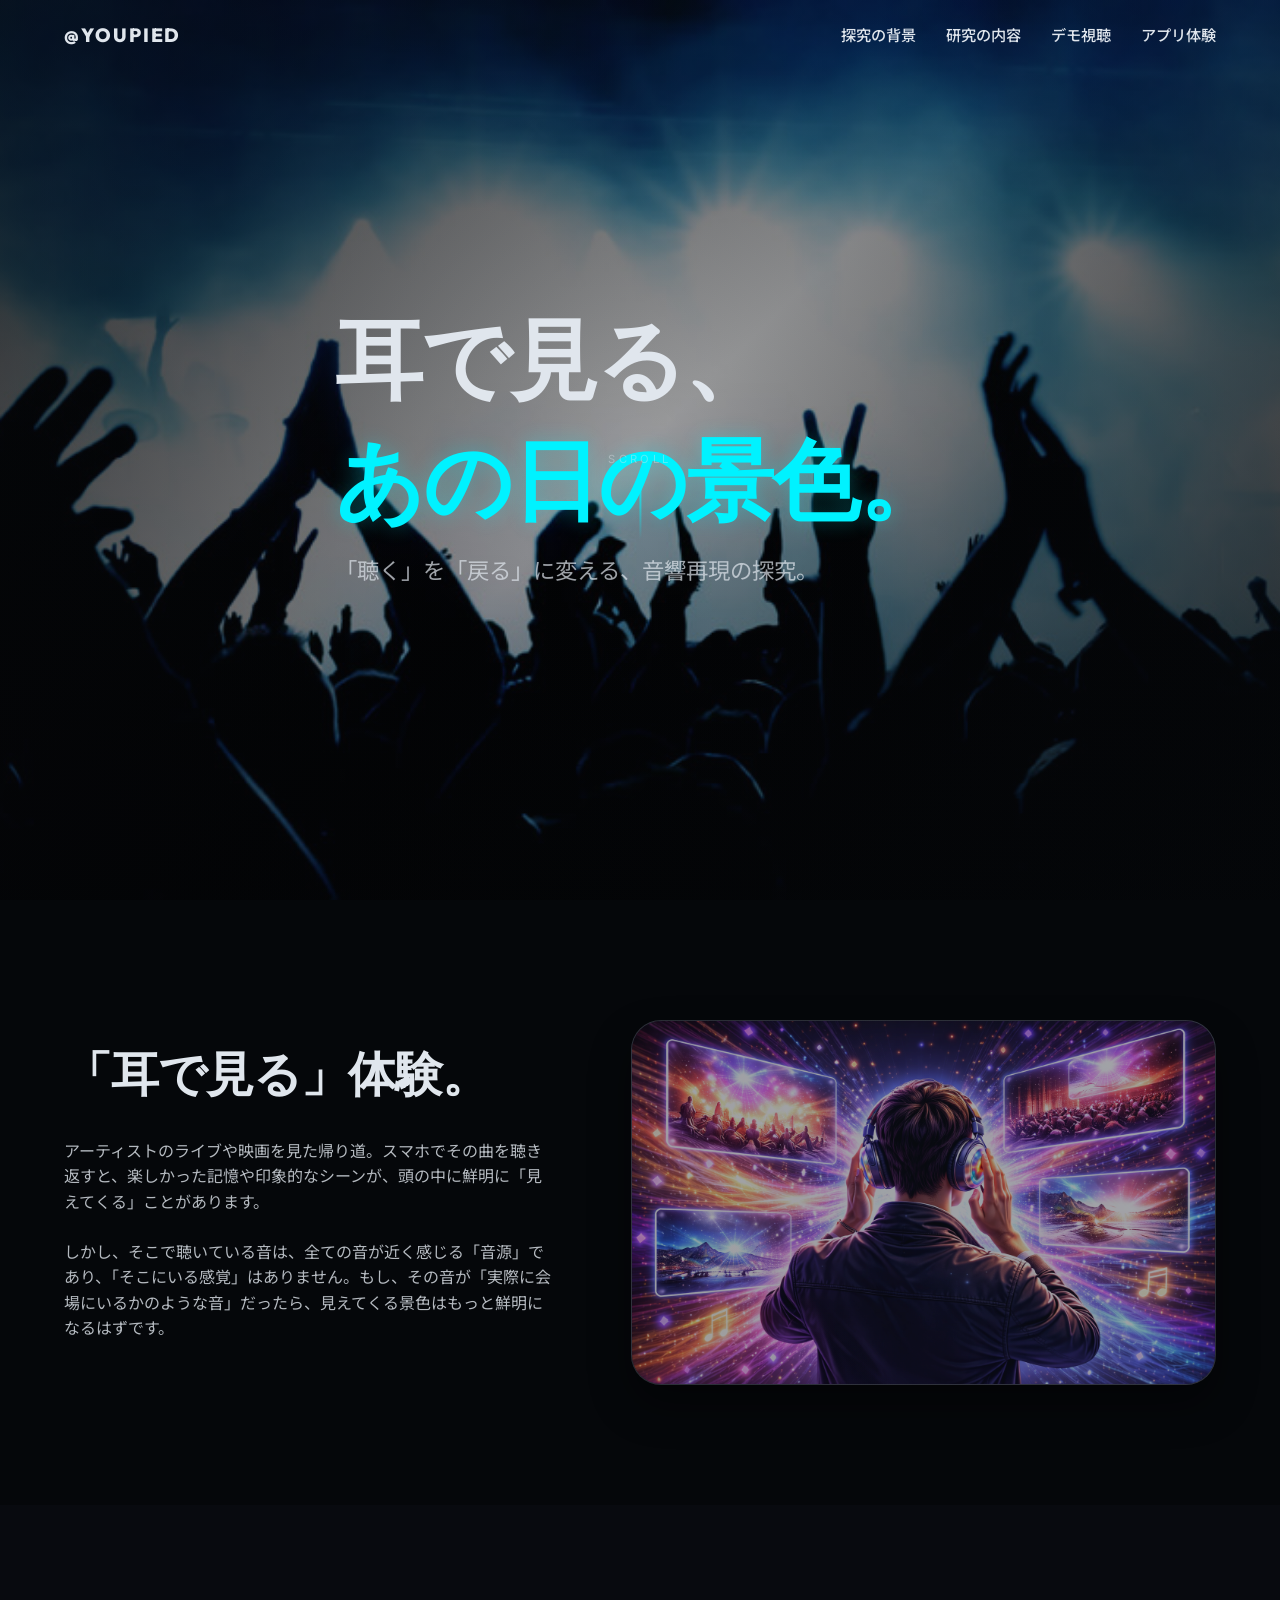
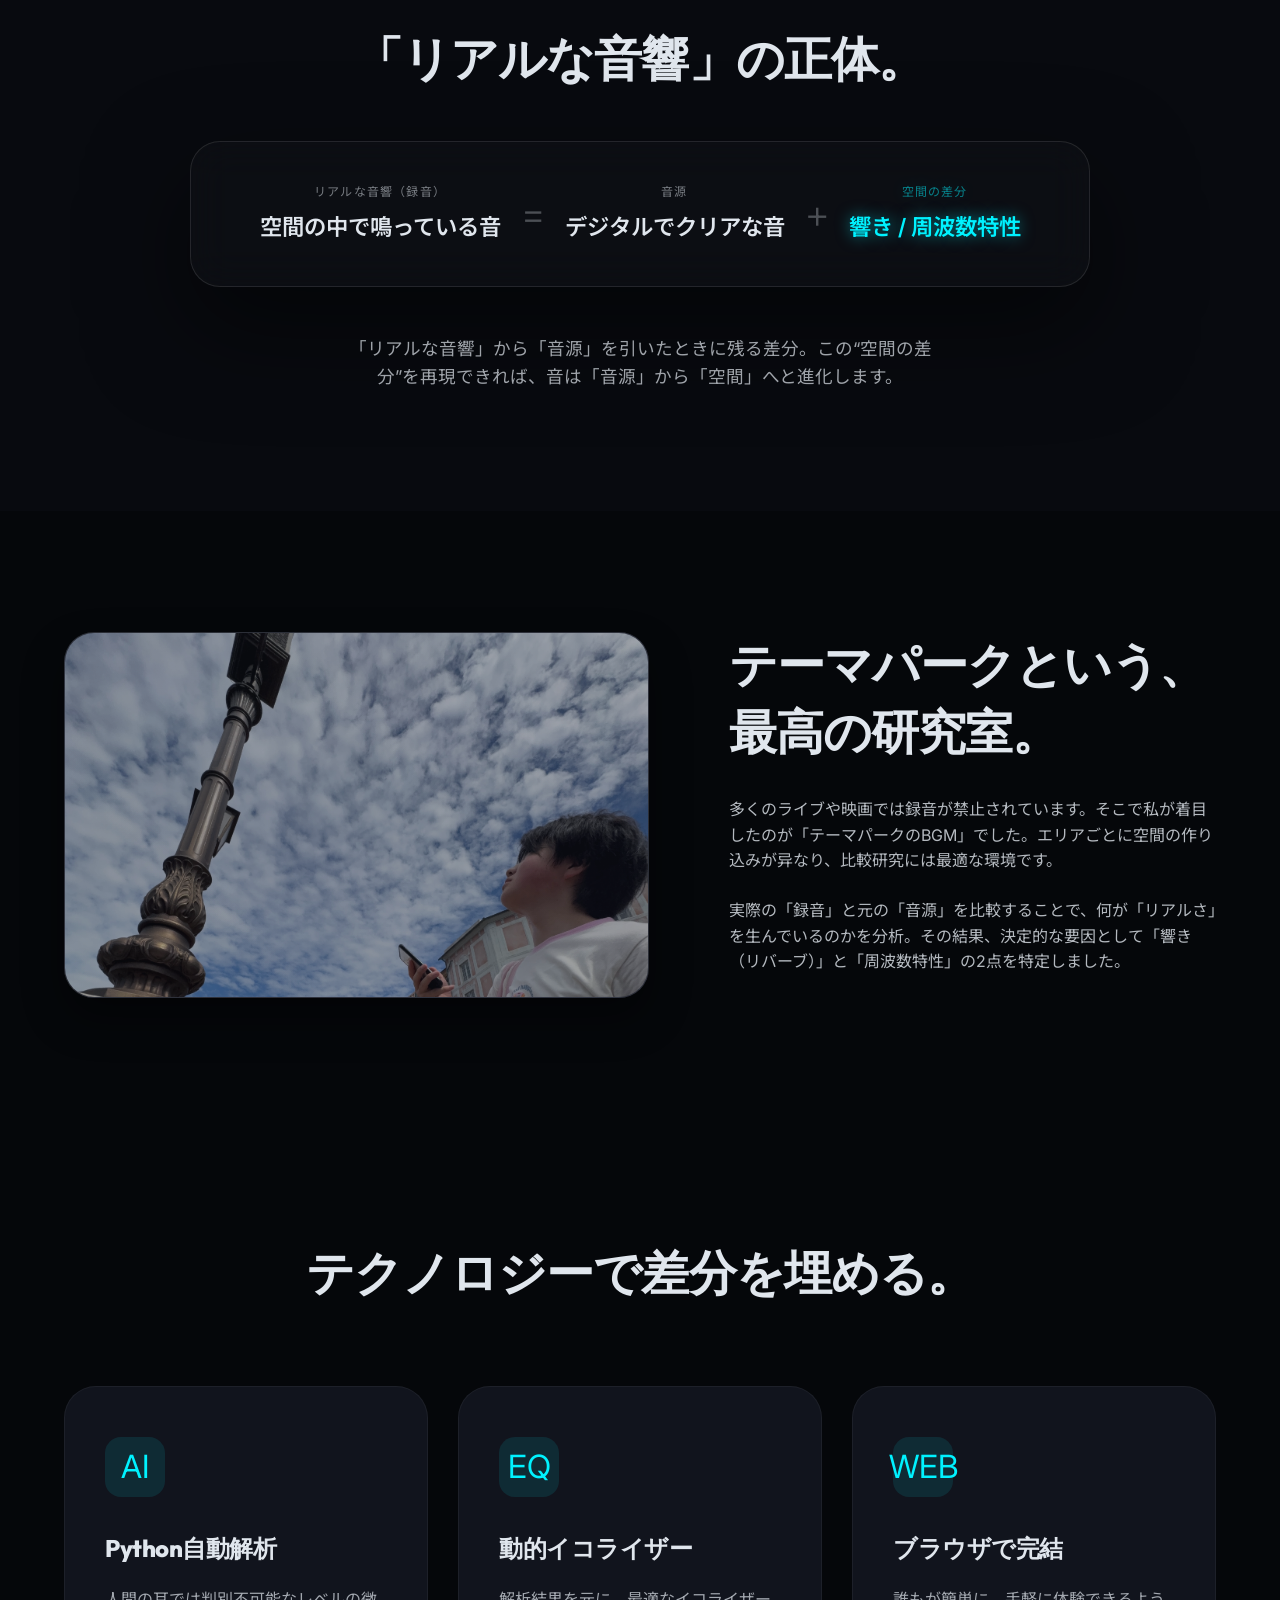
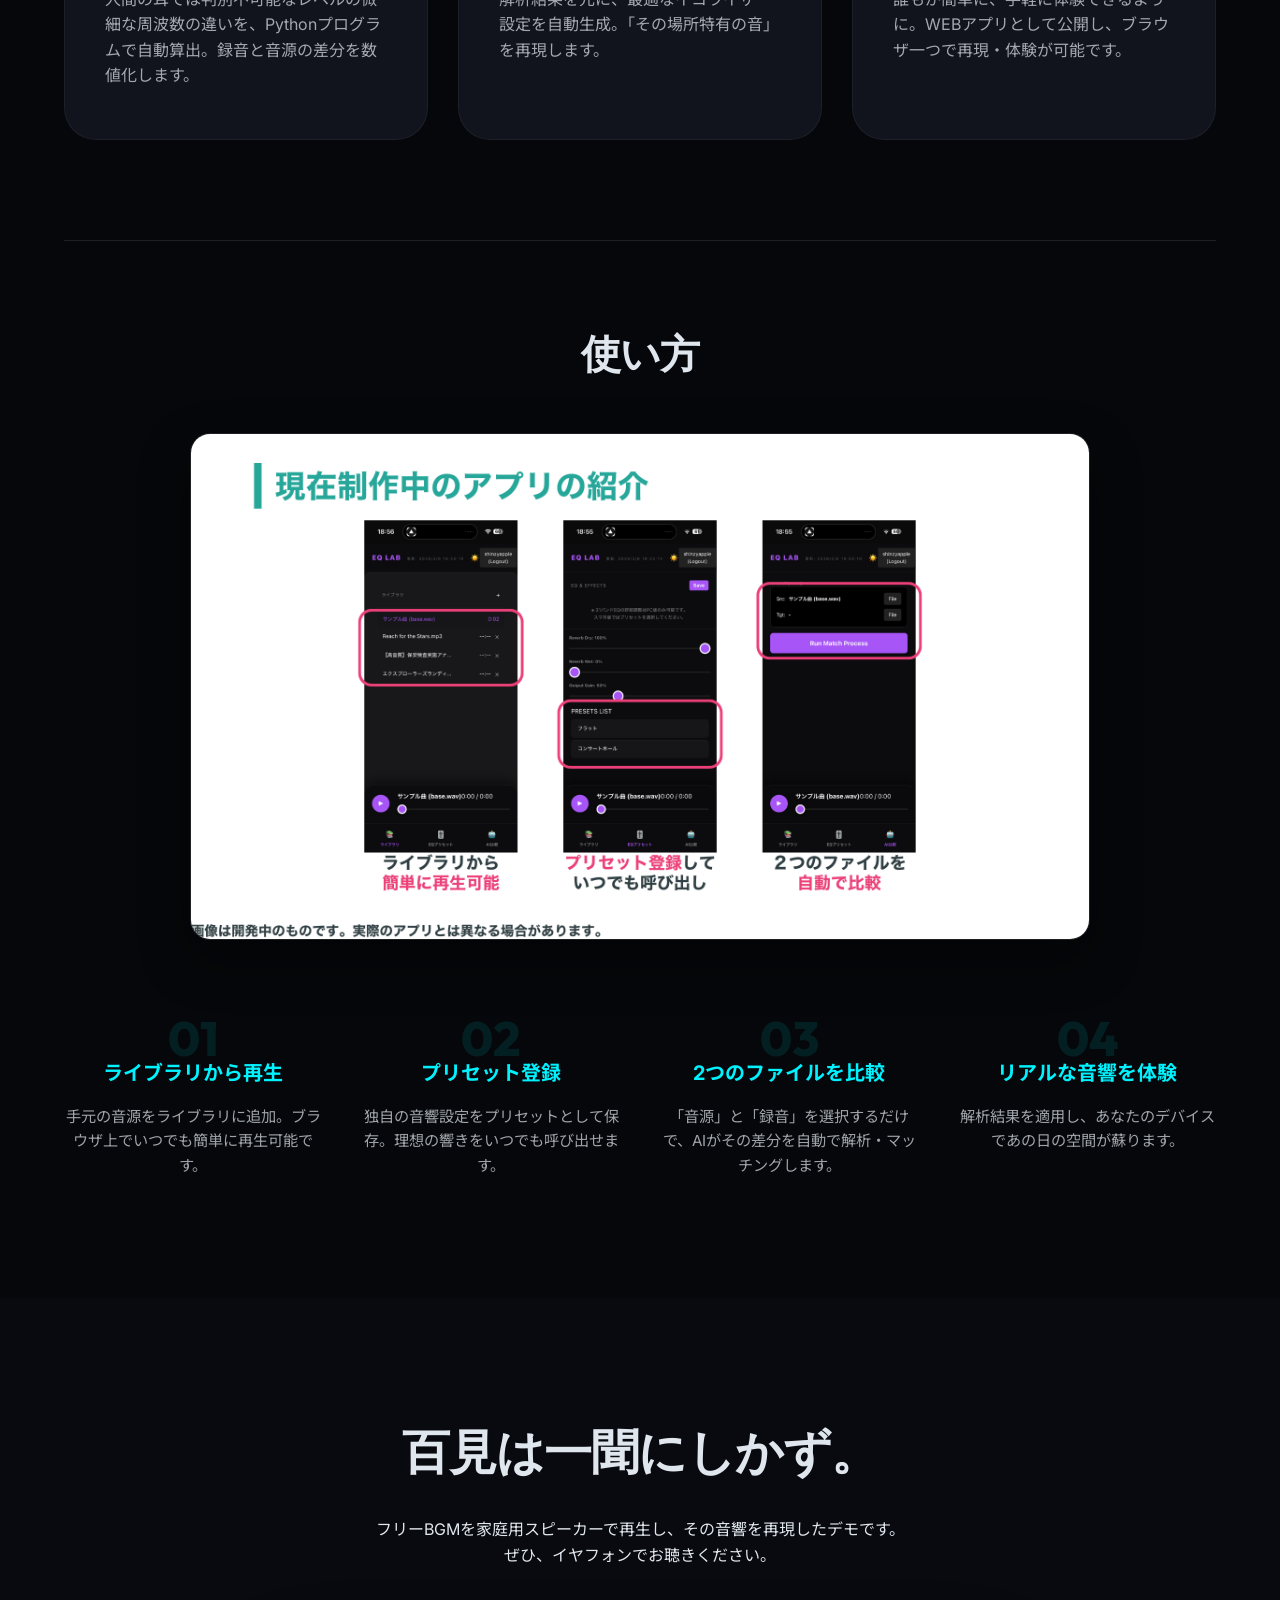
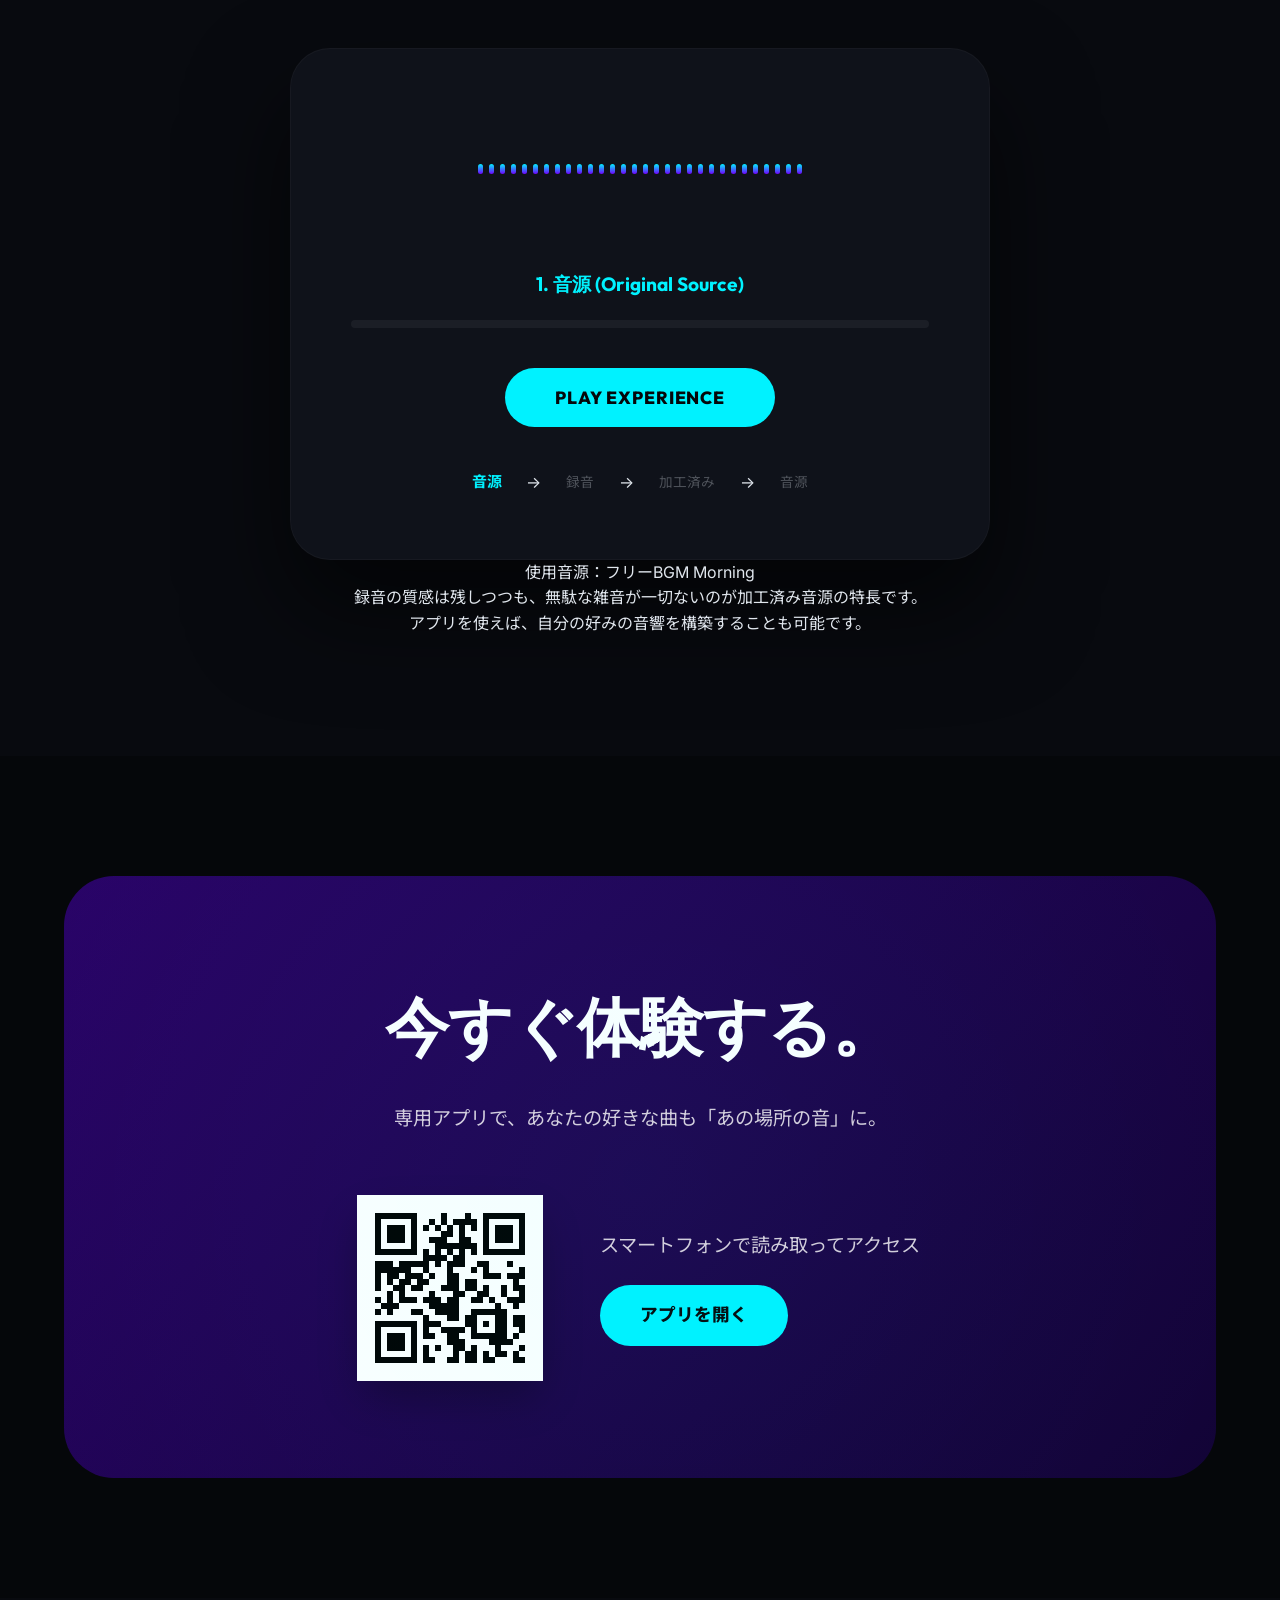
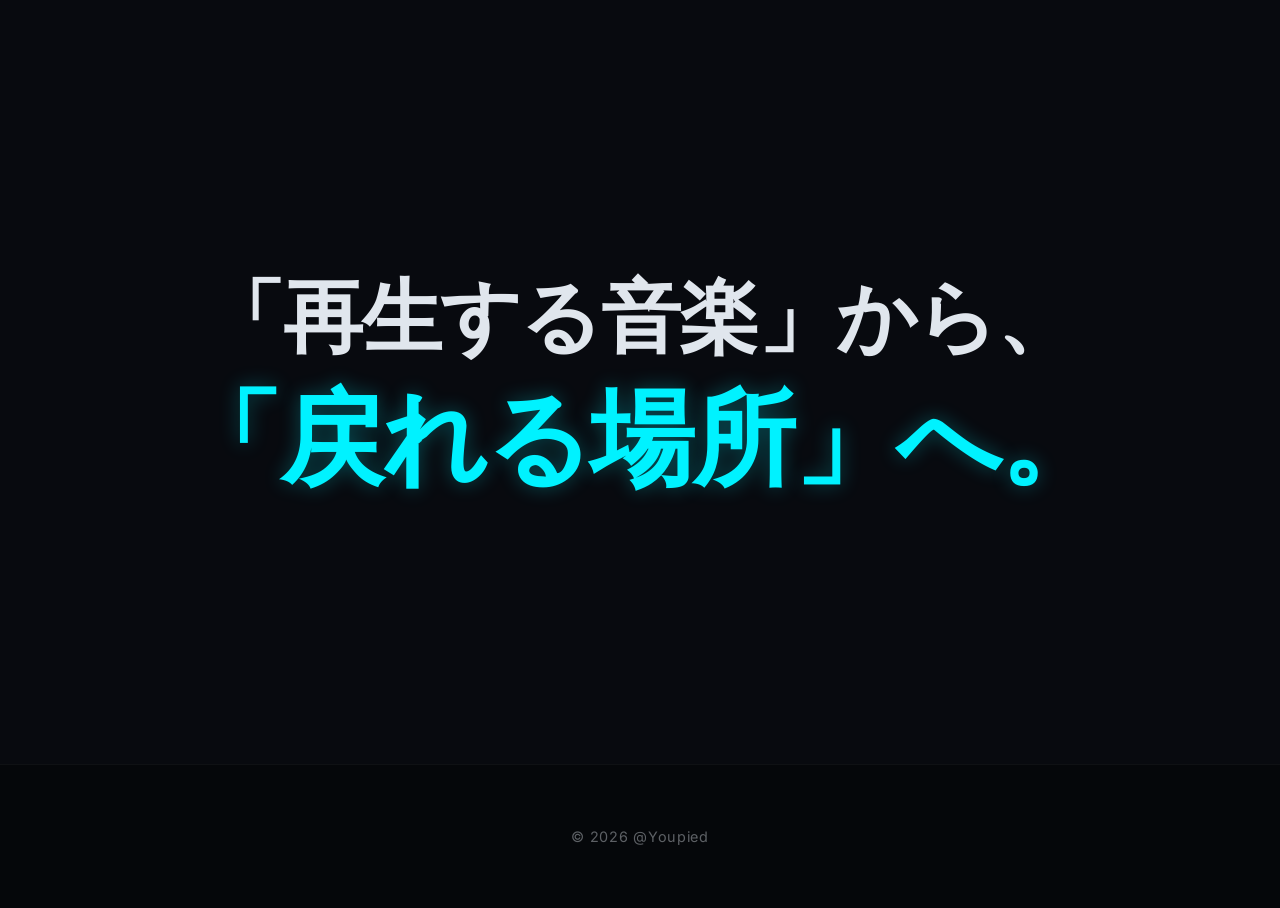
==== index.html @ 7ee6d91a "First" ====
<!DOCTYPE html>
<html lang="ja">

<head>
    <meta charset="UTF-8">
    <meta name="viewport" content="width=device-width, initial-scale=1.0">
    <title>耳で見る、あの日の景色。 </title>
    <meta name="description" content="音源を「録音」に近づけ、当時の空間を再現する。AIと音響工学を駆使した、新しい音楽体験の探究。">
    <link rel="preconnect" href="https://fonts.googleapis.com">
    <link rel="preconnect" href="https://fonts.gstatic.com" crossorigin>
    <link
        href="https://fonts.googleapis.com/css2?family=Inter:wght@300;400;600;800&family=Outfit:wght@300;400;600;800&family=Noto+Sans+JP:wght@300;400;700&display=swap"
        rel="stylesheet">
    <link rel="stylesheet" href="style.css">
</head>

<body>
    <header id="header">
        <nav class="container">
            <div class="logo">@Youpied</div>
            <ul class="nav-links">
                <li><a href="#intro">探究の背景</a></li>
                <li><a href="#research">研究の内容</a></li>
                <li><a href="#demo">デモ視聴</a></li>
                <li><a href="#app">アプリ体験</a></li>
            </ul>
        </nav>
    </header>

    <main>
        <section id="hero">
            <div class="overlay"></div>
            <div class="hero-content container">
                <h1 class="fade-in">耳で見る、</h1>
                <h1 class="highlight">あの日の景色。</h1>
                <p class="subtitle fade-in">「聴く」を「戻る」に変える、音響再現の探究。</p>
                <div class="scroll-indicator">
                    <span>Scroll</span>
                    <div class="line"></div>
                </div>
            </div>
        </section>

        <section id="intro" class="section">
            <div class="container">
                <div class="grid">
                    <div class="text-content">
                        <h2 class="section-title">「耳で見る」体験。</h2>
                        <p>アーティストのライブや映画を見た帰り道。スマホでその曲を聴き返すと、楽しかった記憶や印象的なシーンが、頭の中に鮮明に「見えてくる」ことがあります。</p>
                        <p>しかし、そこで聴いている音は、全ての音が近く感じる「音源」であり、「そこにいる感覚」はありません。もし、その音が「実際に会場にいるかのような音」だったら、見えてくる景色はもっと鮮明になるはずです。
                        </p>
                    </div>
                    <div class="image-placeholder reveal" id="img-intro">
                        <img src="intro.png" alt="耳で見る体験のイメージ">
                    </div>
                </div>
            </div>
        </section>

        <section id="definition" class="section dark">
            <div class="container">
                <div class="centered-content">
                    <h2 class="section-title">「リアルな音響」の正体。</h2>
                    <div class="formula-box">
                        <div class="formula-item">
                            <span class="label">リアルな音響（録音）</span>
                            <span class="value">空間の中で鳴っている音</span>
                        </div>
                        <div class="operator">=</div>
                        <div class="formula-item">
                            <span class="label">音源</span>
                            <span class="value">デジタルでクリアな音</span>
                        </div>
                        <div class="operator">+</div>
                        <div class="formula-item highlight">
                            <span class="label">空間の差分</span>
                            <span class="value">響き / 周波数特性</span>
                        </div>
                    </div>
                    <p class="formula-desc">「リアルな音響」から「音源」を引いたときに残る差分。この“空間の差分”を再現できれば、音は「音源」から「空間」へと進化します。</p>
                </div>
            </div>
        </section>

        <section id="research" class="section">
            <div class="container">
                <div class="grid reverse">
                    <div class="text-content">
                        <h2 class="section-title">テーマパークという、最高の研究室。</h2>
                        <p>多くのライブや映画では録音が禁止されています。そこで私が着目したのが「テーマパークのBGM」でした。エリアごとに空間の作り込みが异なり、比較研究には最適な環境です。</p>
                        <p>実際の「録音」と元の「音源」を比較することで、何が「リアルさ」を生んでいるのかを分析。その結果、決定的な要因として「響き（リバーブ）」と「周波数特性」の2点を特定しました。</p>
                    </div>
                    <div class="image-placeholder reveal" id="img-research">
                        <img src="research.jpg" alt="テーマパークでの録音風景">
                    </div>
                </div>
            </div>
        </section>

        <section id="technology" class="section glass">
            <div class="container">
                <h2 class="section-title centered">テクノロジーで差分を埋める。</h2>
                <div class="features-grid">
                    <div class="feature-card">
                        <div class="icon">AI</div>
                        <h3>Python自動解析</h3>
                        <p>人間の耳では判別不可能なレベルの微細な周波数の違いを、Pythonプログラムで自動算出。録音と音源の差分を数値化します。</p>
                    </div>
                    <div class="feature-card">
                        <div class="icon">EQ</div>
                        <h3>動的イコライザー</h3>
                        <p>解析結果を元に、最適なイコライザー設定を自動生成。「その場所特有の音」を再現します。</p>
                    </div>
                    <div class="feature-card">
                        <div class="icon">WEB</div>
                        <h3>ブラウザで完結</h3>
                        <p>誰もが簡単に、手軽に体験できるように。WEBアプリとして公開し、ブラウザ一つで再現・体験が可能です。</p>
                    </div>
                </div>

                <div id="usage" class="usage-section reveal">
                    <h3 class="centered">使い方</h3>

                    <div class="usage-image reveal">
                        <img src="slide.png" alt="アプリの機能紹介スライド">
                    </div>

                    <div class="usage-steps">
                        <div class="step">
                            <span class="step-num">01</span>
                            <h4>ライブラリから再生</h4>
                            <p>手元の音源をライブラリに追加。ブラウザ上でいつでも簡単に再生可能です。</p>
                        </div>
                        <div class="step">
                            <span class="step-num">02</span>
                            <h4>プリセット登録</h4>
                            <p>独自の音響設定をプリセットとして保存。理想の響きをいつでも呼び出せます。</p>
                        </div>
                        <div class="step">
                            <span class="step-num">03</span>
                            <h4>2つのファイルを比較</h4>
                            <p>「音源」と「録音」を選択するだけで、AIがその差分を自動で解析・マッチングします。</p>
                        </div>
                        <div class="step">
                            <span class="step-num">04</span>
                            <h4>リアルな音響を体験</h4>
                            <p>解析結果を適用し、あなたのデバイスであの日の空間が蘇ります。</p>
                        </div>
                    </div>
                </div>
            </div>
        </section>

        <section id="demo" class="section dark">
            <div class="container">
                <h2 class="section-title centered">百見は一聞にしかず。</h2>
                <p class="centered-text">フリーBGMを家庭用スピーカーで再生し、その音響を再現したデモです。
                    <br>ぜひ、イヤフォンでお聴きください。
                </p>

                <div class="player-container">
                    <div class="visualizer" id="visualizer">
                        <!-- Simple visualizer bars via JS -->
                    </div>
                    <div class="track-info">
                        <span id="current-stage">1. 音源 (Original Source)</span>
                        <div class="progress-bar">
                            <div class="progress" id="progress"></div>
                        </div>
                    </div>
                    <div class="player-controls">
                        <button id="play-btn" class="main-btn">Play Experience</button>
                    </div>
                    <audio id="demo-audio" src="demo.wav"></audio>
                    <div class="stage-pills">
                        <span class="pill active">音源</span>
                        <span>→</span>
                        <span class="pill">録音</span>
                        <span>→</span>
                        <span class="pill">加工済み</span>
                        <span>→</span>
                        <span class="pill">音源</span>
                    </div>
                </div>
                <p class="centered-text">使用音源：フリーBGM Morning
                    <br>録音の質感は残しつつも、無駄な雑音が一切ないのが加工済み音源の特長です。
                    <br>アプリを使えば、自分の好みの音響を構築することも可能です。
                </p>
            </div>
        </section>

        <section id="app" class="section">
            <div class="container">
                <div class="cta-box">
                    <h2>今すぐ体験する。</h2>
                    <p>専用アプリで、あなたの好きな曲も「あの場所の音」に。</p>
                    <div class="qr-container">
                        <div class="qr-placeholder">
                            <img src="QR_Code.png" alt="App QR Code">
                        </div>
                        <div class="cta-text">
                            <p>スマートフォンで読み取ってアクセス</p>
                            <a href="https://eq-lab-site.vercel.app/" class="btn-link" target="_blank"
                                rel="noopener noreferrer">アプリを開く</a>
                        </div>
                    </div>
                </div>
            </div>
        </section>

        <section id="future" class="section dark tiny-footer">
            <div class="container">
                <h1 class="vision">「再生する音楽」から、</h1>
                <h1 class="highlight">「戻れる場所」へ。</h1>
            </div>
        </section>
    </main>

    <footer>
        <div class="container">
            <p>&copy; 2026 @Youpied</p>
        </div>
    </footer>

    <script src="script.js"></script>
</body>

</html>
---- style.css ----
:root {
    --bg-color: #05070a;
    --text-color: #e0e6ed;
    --accent-color: #00f2ff;
    --secondary-color: #7000ff;
    --glass-bg: rgba(255, 255, 255, 0.03);
    --glass-border: rgba(255, 255, 255, 0.1);
    --card-bg: #11141d;
    --section-padding: 120px 0;
    --font-heading: 'Outfit', sans-serif;
    --font-body: 'Inter', 'Noto Sans JP', sans-serif;
}

* {
    margin: 0;
    padding: 0;
    box-sizing: border-box;
}

html {
    scroll-behavior: smooth;
}

body {
    background-color: var(--bg-color);
    color: var(--text-color);
    font-family: var(--font-body);
    line-height: 1.6;
    overflow-x: hidden;
}

.container {
    max-width: 1200px;
    margin: 0 auto;
    padding: 0 24px;
}

/* Typography */
h1,
h2,
h3 {
    font-family: var(--font-heading);
    font-weight: 800;
    letter-spacing: -0.02em;
}

.highlight {
    color: var(--accent-color);
    text-shadow: 0 0 20px rgba(0, 242, 255, 0.3);
}

.section-title {
    font-size: clamp(1.8rem, 4vw, 3rem);
    margin-bottom: 2rem;
    line-height: 1.4;
    max-width: 40ch;
}

.centered {
    text-align: center;
    margin-left: auto;
    margin-right: auto;
}

.centered-text {
    text-align: center;
    margin-left: auto;
    margin-right: auto;
}

/* Reveal Animations */
.reveal {
    opacity: 0;
    transform: translateY(40px);
    transition: opacity 1s cubic-bezier(0.2, 0.8, 0.2, 1), transform 1s cubic-bezier(0.2, 0.8, 0.2, 1);
}

.reveal.visible {
    opacity: 1;
    transform: translateY(0);
}

/* Header */
header {
    position: fixed;
    top: 0;
    width: 100%;
    z-index: 1000;
    padding: 20px 0;
    transition: background 0.3s, backdrop-filter 0.3s;
}

header.scrolled {
    background: rgba(5, 7, 10, 0.8);
    backdrop-filter: blur(10px);
    border-bottom: 1px solid var(--glass-border);
}

nav {
    display: flex;
    justify-content: space-between;
    align-items: center;
}

.logo {
    font-family: var(--font-heading);
    font-weight: 800;
    font-size: 1.2rem;
    text-transform: uppercase;
    letter-spacing: 0.1em;
}

.nav-links {
    display: flex;
    list-style: none;
    gap: 30px;
}

.nav-links a {
    text-decoration: none;
    color: var(--text-color);
    font-size: 0.95rem;
    font-weight: 500;
    transition: color 0.3s;
    position: relative;
    padding: 5px 0;
}

.nav-links a::after {
    content: '';
    position: absolute;
    bottom: 0;
    left: 0;
    width: 0;
    height: 2px;
    background: var(--accent-color);
    transition: width 0.3s ease;
}

.nav-links a:hover {
    color: var(--accent-color);
}

.nav-links a:hover::after {
    width: 100%;
}

/* Hero Section */
#hero {
    height: 100vh;
    display: flex;
    align-items: center;
    position: relative;
    background-image: url('hero-bg.jpg');
    background-size: cover;
    background-position: center;
    background-attachment: fixed;
    overflow: hidden;
}

#hero .overlay {
    position: absolute;
    top: 0;
    left: 0;
    width: 100%;
    height: 100%;
    background: linear-gradient(135deg,
            rgba(5, 7, 10, 0.8) 0%,
            rgba(5, 7, 10, 0.4) 50%,
            rgba(5, 7, 10, 0.8) 100%);
    z-index: 1;
}

#hero::after {
    content: '';
    position: absolute;
    top: 0;
    left: 0;
    width: 100%;
    height: 100%;
    background: radial-gradient(circle at 50% 50%, transparent 0%, rgba(5, 7, 10, 0.4) 100%);
    z-index: 1;
}

.hero-content {
    position: relative;
    z-index: 2;
}

#hero h1 {
    font-size: clamp(2.5rem, 8vw, 5.5rem);
    margin-bottom: 1.5rem;
    line-height: 1.1;
    max-width: 15ch;
}

.subtitle {
    font-size: clamp(1.1rem, 2vw, 1.4rem);
    opacity: 0.7;
    max-width: 500px;
}

.scroll-indicator {
    position: absolute;
    bottom: 50px;
    left: 50%;
    transform: translateX(-50%);
    display: flex;
    flex-direction: column;
    align-items: center;
    gap: 10px;
}

.scroll-indicator span {
    font-size: 0.7rem;
    text-transform: uppercase;
    letter-spacing: 0.3em;
    opacity: 0.4;
}

.scroll-indicator .line {
    width: 2px;
    height: 60px;
    background: linear-gradient(to bottom, var(--accent-color), transparent);
    animation: scrollLine 2.5s infinite;
}

@keyframes scrollLine {
    0% {
        height: 0;
        opacity: 1;
        transform: translateY(0);
    }

    50% {
        height: 60px;
        opacity: 1;
        transform: translateY(0);
    }

    100% {
        height: 0;
        opacity: 0;
        transform: translateY(60px);
    }
}

/* Sections */
.section {
    padding: var(--section-padding);
}

.section.dark {
    background-color: #080a0f;
}

.grid {
    display: grid;
    grid-template-columns: 1fr 1.2fr;
    gap: 80px;
    align-items: center;
}

.grid.reverse {
    direction: rtl;
}

.grid.reverse .text-content {
    direction: ltr;
}

.text-content p {
    margin-bottom: 1.5rem;
    font-size: clamp(1rem, 1.2vw, 1.1rem);
    opacity: 0.8;
}

/* Image Placeholders */
.image-placeholder {
    width: 100%;
    aspect-ratio: 16/10;
    background: linear-gradient(45deg, #11141d, #1a1e2b);
    border-radius: 30px;
    position: relative;
    overflow: hidden;
    border: 1px solid var(--glass-border);
    box-shadow: 0 20px 40px rgba(0, 0, 0, 0.4);
}

.image-placeholder img {
    width: 100%;
    height: 100%;
    object-fit: cover;
    opacity: 0.6;
    transition: transform 0.5s, opacity 0.5s;
}

.image-placeholder:hover img {
    transform: scale(1.05);
    opacity: 0.8;
}

.placeholder-overlay {
    position: absolute;
    top: 50%;
    left: 50%;
    transform: translate(-50%, -50%);
    color: rgba(255, 255, 255, 0.4);
    font-weight: 700;
    text-transform: uppercase;
    letter-spacing: 0.3em;
    text-align: center;
    font-size: 0.8rem;
    z-index: 2;
}

/* Formula Box */
.centered-content {
    max-width: 900px;
    margin: 0 auto;
    text-align: center;
}

.formula-box {
    display: flex;
    justify-content: center;
    align-items: center;
    flex-wrap: wrap;
    gap: 20px;
    background: rgba(255, 255, 255, 0.02);
    backdrop-filter: blur(20px);
    border: 1px solid var(--glass-border);
    padding: 40px 20px;
    border-radius: 30px;
    margin: 3rem 0;
    box-shadow: 0 40px 100px rgba(0, 0, 0, 0.5);
}

.formula-item {
    display: flex;
    flex-direction: column;
    gap: 8px;
}

.formula-item .label {
    font-size: 0.75rem;
    text-transform: uppercase;
    letter-spacing: 0.1em;
    opacity: 0.5;
}

.formula-item .value {
    font-size: 1.4rem;
    font-weight: 600;
}

.formula-item.highlight .value {
    color: var(--accent-color);
    text-shadow: 0 0 15px rgba(0, 242, 255, 0.5);
}

.operator {
    font-size: 2.5rem;
    opacity: 0.3;
    font-weight: 300;
}

.formula-desc {
    max-width: 600px;
    margin: 0 auto;
    opacity: 0.7;
    font-size: 1.1rem;
}

/* Features Grid */
.features-grid {
    display: grid;
    grid-template-columns: repeat(auto-fit, minmax(320px, 1fr));
    gap: 30px;
    margin-top: 5rem;
}

.feature-card {
    background: #11141d;
    padding: 50px 40px;
    border-radius: 32px;
    border: 1px solid rgba(255, 255, 255, 0.05);
    transition: all 0.4s cubic-bezier(0.2, 0.8, 0.2, 1);
}

.feature-card:hover {
    transform: translateY(-15px);
    border-color: var(--accent-color);
    background: #151926;
    box-shadow: 0 30px 60px rgba(0, 0, 0, 0.5);
}

.feature-card .icon {
    font-size: 2rem;
    color: var(--accent-color);
    margin-bottom: 2rem;
    height: 60px;
    width: 60px;
    background: rgba(0, 242, 255, 0.1);
    display: flex;
    align-items: center;
    justify-content: center;
    border-radius: 16px;
}

.feature-card h3 {
    margin-bottom: 1.2rem;
    font-size: 1.5rem;
}

.feature-card p {
    opacity: 0.7;
    font-size: 1rem;
}

/* Player Section */
.player-container {
    max-width: 700px;
    margin: 5rem auto 0;
    background: #0f121a;
    border-radius: 40px;
    padding: 60px;
    border: 1px solid rgba(255, 255, 255, 0.03);
    box-shadow: 0 50px 100px rgba(0, 0, 0, 0.6);
}

.visualizer {
    height: 120px;
    display: flex;
    align-items: center;
    justify-content: center;
    gap: 6px;
    margin-bottom: 40px;
}

.visualizer-bar {
    width: 5px;
    background: linear-gradient(to top, var(--secondary-color), var(--accent-color));
    border-radius: 3px;
    transition: height 0.15s ease-out;
}

.track-info {
    margin-bottom: 40px;
    text-align: center;
}

#current-stage {
    display: block;
    margin-bottom: 20px;
    font-family: var(--font-heading);
    font-size: 1.2rem;
    font-weight: 700;
    color: var(--accent-color);
}

.progress-bar {
    width: 100%;
    height: 8px;
    background: rgba(255, 255, 255, 0.05);
    border-radius: 4px;
    overflow: hidden;
}

.progress {
    width: 0%;
    height: 100%;
    background: linear-gradient(to right, var(--secondary-color), var(--accent-color));
    box-shadow: 0 0 15px var(--accent-color);
}

.player-controls {
    display: flex;
    justify-content: center;
    margin-bottom: 40px;
}

.main-btn {
    background: var(--accent-color);
    color: var(--bg-color);
    border: none;
    padding: 18px 50px;
    border-radius: 100px;
    font-weight: 800;
    font-size: 1.1rem;
    cursor: pointer;
    transition: all 0.3s cubic-bezier(0.2, 0.8, 0.2, 1);
    font-family: var(--font-heading);
    text-transform: uppercase;
    letter-spacing: 0.05em;
}

.main-btn:hover {
    background: #fff;
    transform: scale(1.05) translateY(-2px);
    box-shadow: 0 15px 40px rgba(0, 242, 255, 0.4);
}

.stage-pills {
    display: flex;
    justify-content: center;
    flex-wrap: wrap;
    align-items: center;
    gap: 15px;
    padding: 0 10px;
}

.pill {
    font-size: 0.85rem;
    opacity: 0.3;
    transition: all 0.3s ease;
    cursor: pointer;
    padding: 5px 10px;
    border-radius: 20px;
}

.pill:hover {
    opacity: 0.7;
    background: rgba(255, 255, 255, 0.05);
}

.pill.active {
    opacity: 1;
    color: var(--accent-color);
    font-weight: 700;
    transform: scale(1.1);
}

/* CTA Box */
.cta-box {
    background: linear-gradient(135deg, #2a0066, #120033);
    padding: 100px 60px;
    border-radius: 50px;
    text-align: center;
    color: white;
    position: relative;
    overflow: hidden;
}

.cta-box::before {
    content: '';
    position: absolute;
    top: -50%;
    left: -50%;
    width: 200%;
    height: 200%;
    background: radial-gradient(circle, rgba(0, 242, 255, 0.05), transparent 70%);
    pointer-events: none;
}

.cta-box h2 {
    font-size: clamp(2.5rem, 6vw, 4rem);
    margin-bottom: 1.5rem;
}

.cta-box p {
    font-size: 1.2rem;
    opacity: 0.8;
}

.qr-container {
    display: flex;
    justify-content: center;
    align-items: center;
    gap: 60px;
    margin-top: 4rem;
}

.qr-placeholder {
    width: 180px;
    height: 180px;
    background: white;
    border-radius: 20px;
    display: flex;
    align-items: center;
    justify-content: center;
    color: #000;
    box-shadow: 0 20px 40px rgba(0, 0, 0, 0.3);
}

.qr-placeholder span {
    font-weight: 800;
    font-size: 0.9rem;
    opacity: 0.3;
}

.cta-text {
    text-align: left;
}

.btn-link {
    display: inline-block;
    margin-top: 25px;
    background: var(--accent-color);
    color: var(--bg-color);
    text-decoration: none;
    padding: 16px 40px;
    border-radius: 100px;
    font-weight: 800;
    font-size: 1.1rem;
    transition: all 0.3s;
}

.btn-link:hover {
    transform: translateY(-5px);
    background: white;
    box-shadow: 0 10px 30px rgba(255, 255, 255, 0.2);
}

/* Usage Section */
.usage-section {
    margin-top: 100px;
    padding-top: 80px;
    border-top: 1px solid var(--glass-border);
}

.usage-section h3 {
    font-size: 2.5rem;
    margin-bottom: 3rem;
}

.usage-image {
    max-width: 900px;
    margin: 0 auto 60px;
    border-radius: 20px;
    overflow: hidden;
    box-shadow: 0 20px 50px rgba(0, 0, 0, 0.4);
    border: 1px solid var(--glass-border);
}

.usage-image img {
    width: 100%;
    display: block;
}

.usage-steps {
    display: grid;
    grid-template-columns: repeat(auto-fit, minmax(220px, 1fr));
    gap: 40px;
}

.step {
    text-align: center;
    position: relative;
}

.step-num {
    display: block;
    font-size: 3rem;
    font-weight: 800;
    color: rgba(0, 242, 255, 0.1);
    margin-bottom: -20px;
    font-family: var(--font-heading);
}

.step h4 {
    font-size: 1.25rem;
    margin-bottom: 1rem;
    color: var(--accent-color);
}

.step p {
    font-size: 0.95rem;
    opacity: 0.7;
}

/* Footer & Final Vision */
#future .container {
    display: flex;
    flex-direction: column;
    align-items: center;
    justify-content: center;
    text-align: center;
    padding: 150px 0;
}

.vision {
    font-size: clamp(2rem, 7vw, 5rem);
    line-height: 1.2;
    font-family: var(--font-heading);
    font-weight: 800;
    margin-bottom: 0.2em;
}

#future .highlight {
    font-size: clamp(2.5rem, 9vw, 6.5rem);
    line-height: 1.1;
    display: block;
}

footer {
    padding: 60px 0;
    border-top: 1px solid var(--glass-border);
    text-align: center;
    font-size: 0.9rem;
    opacity: 0.4;
    letter-spacing: 0.05em;
}

@media (max-width: 992px) {
    .grid {
        grid-template-columns: 1fr;
        gap: 50px;
    }

    .formula-box {
        flex-direction: column;
        padding: 40px 20px;
    }

    .operator {
        transform: rotate(90deg);
        margin: 10px 0;
    }
}

@media (max-width: 768px) {
    .qr-container {
        flex-direction: column;
        gap: 40px;
    }

    .cta-text {
        text-align: center;
    }

    .section-padding {
        padding: 80px 0;
    }
}
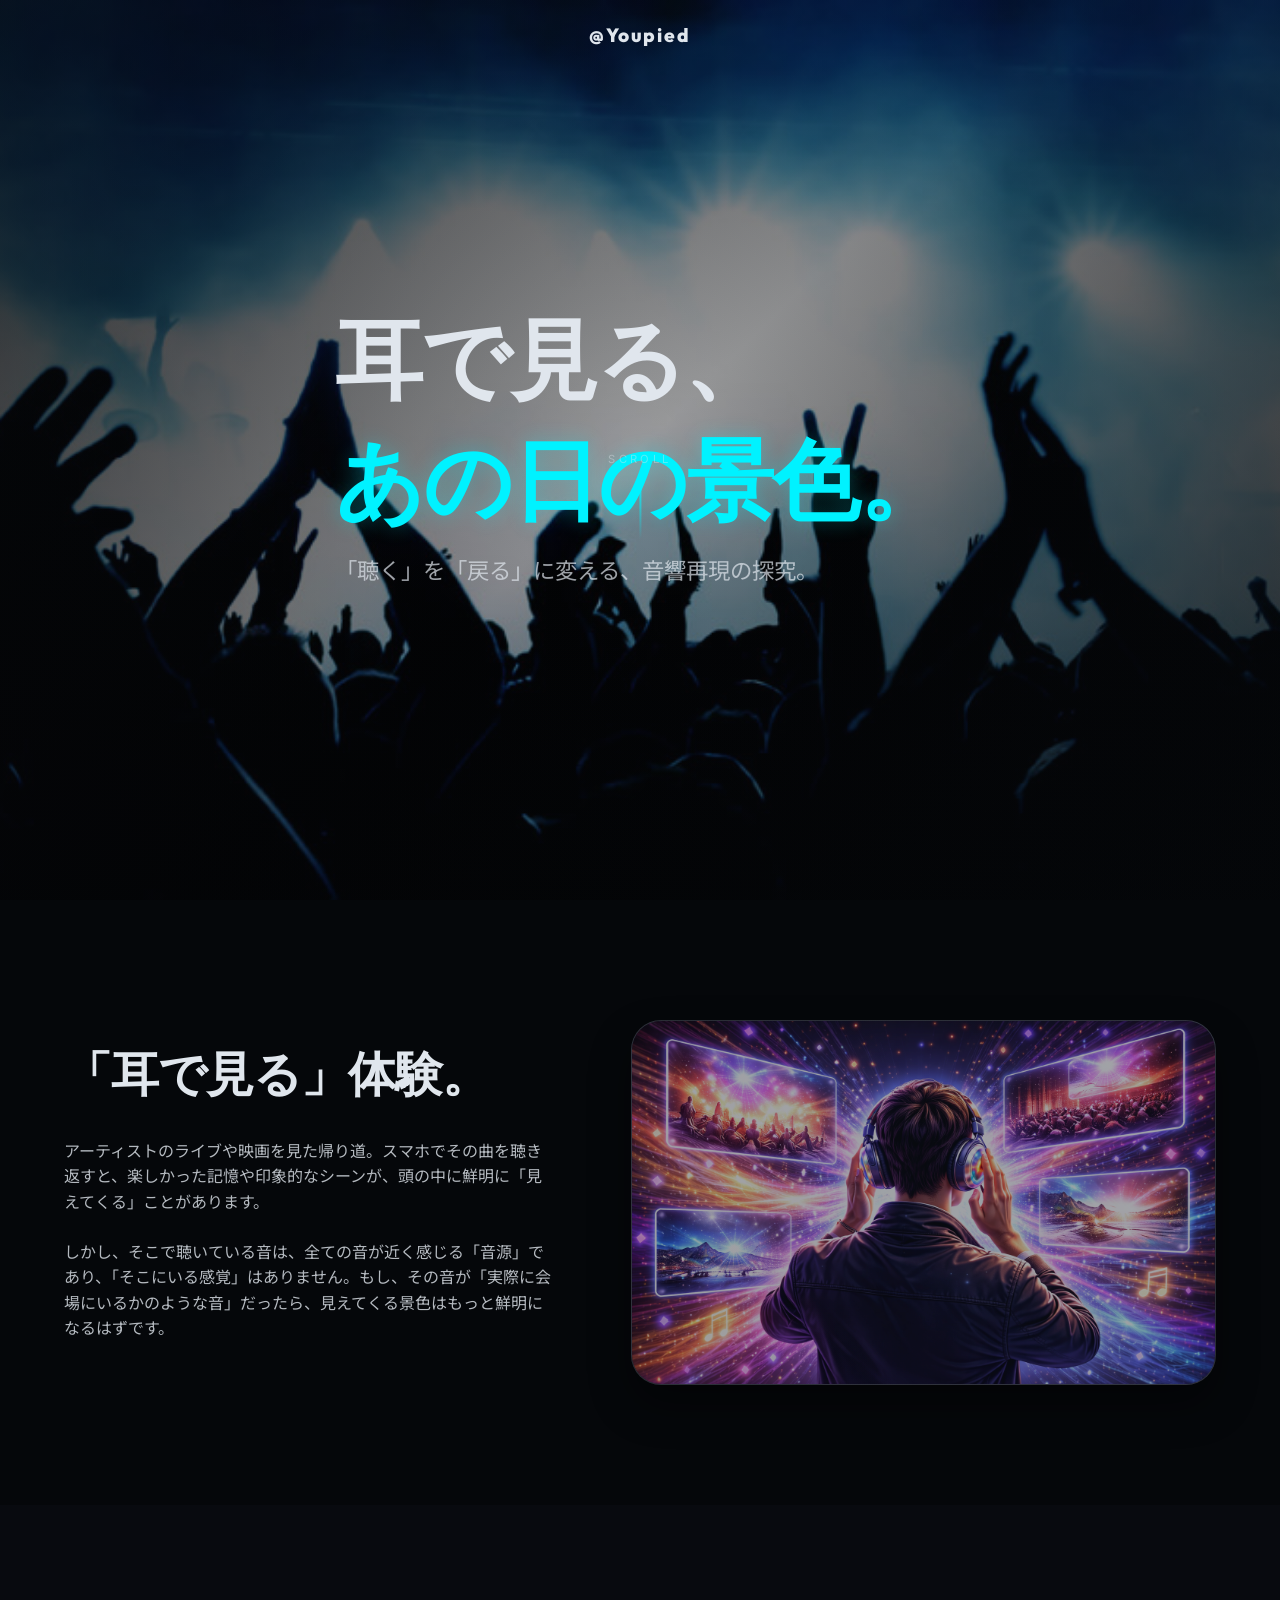
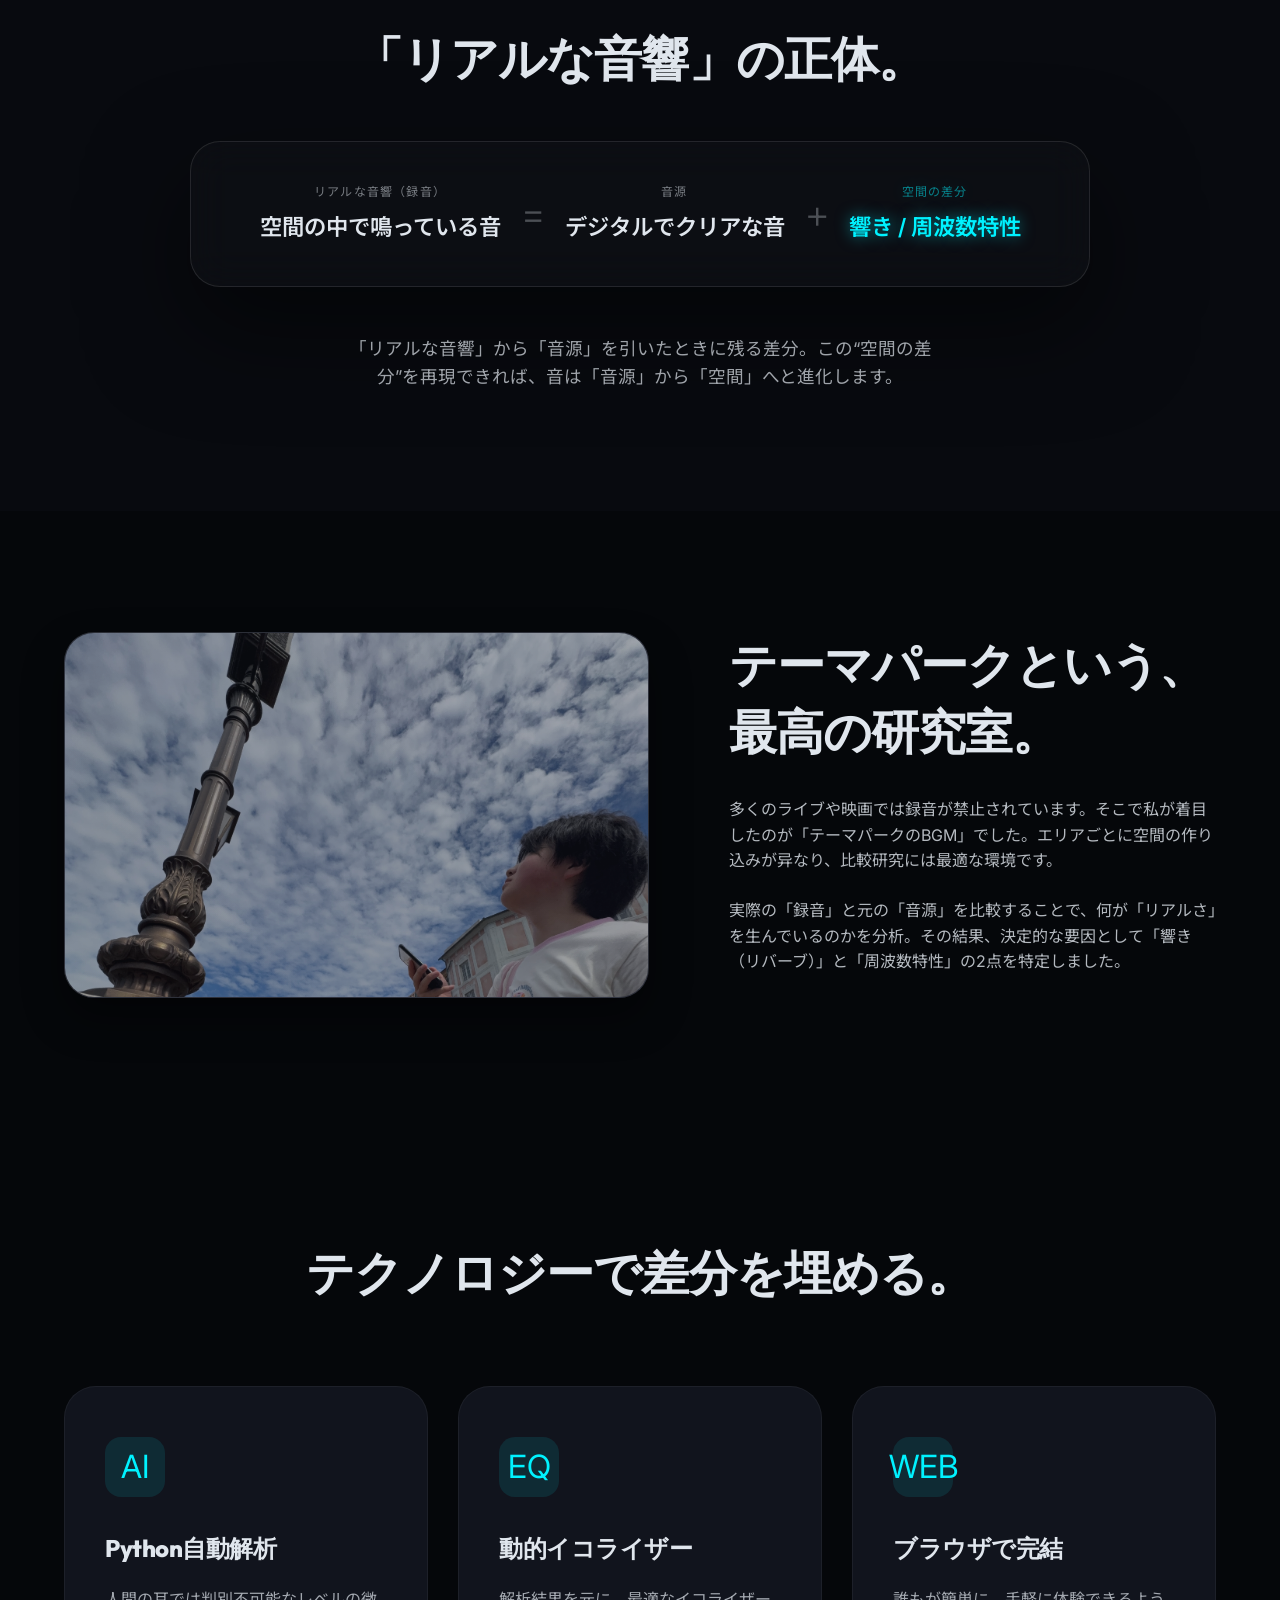
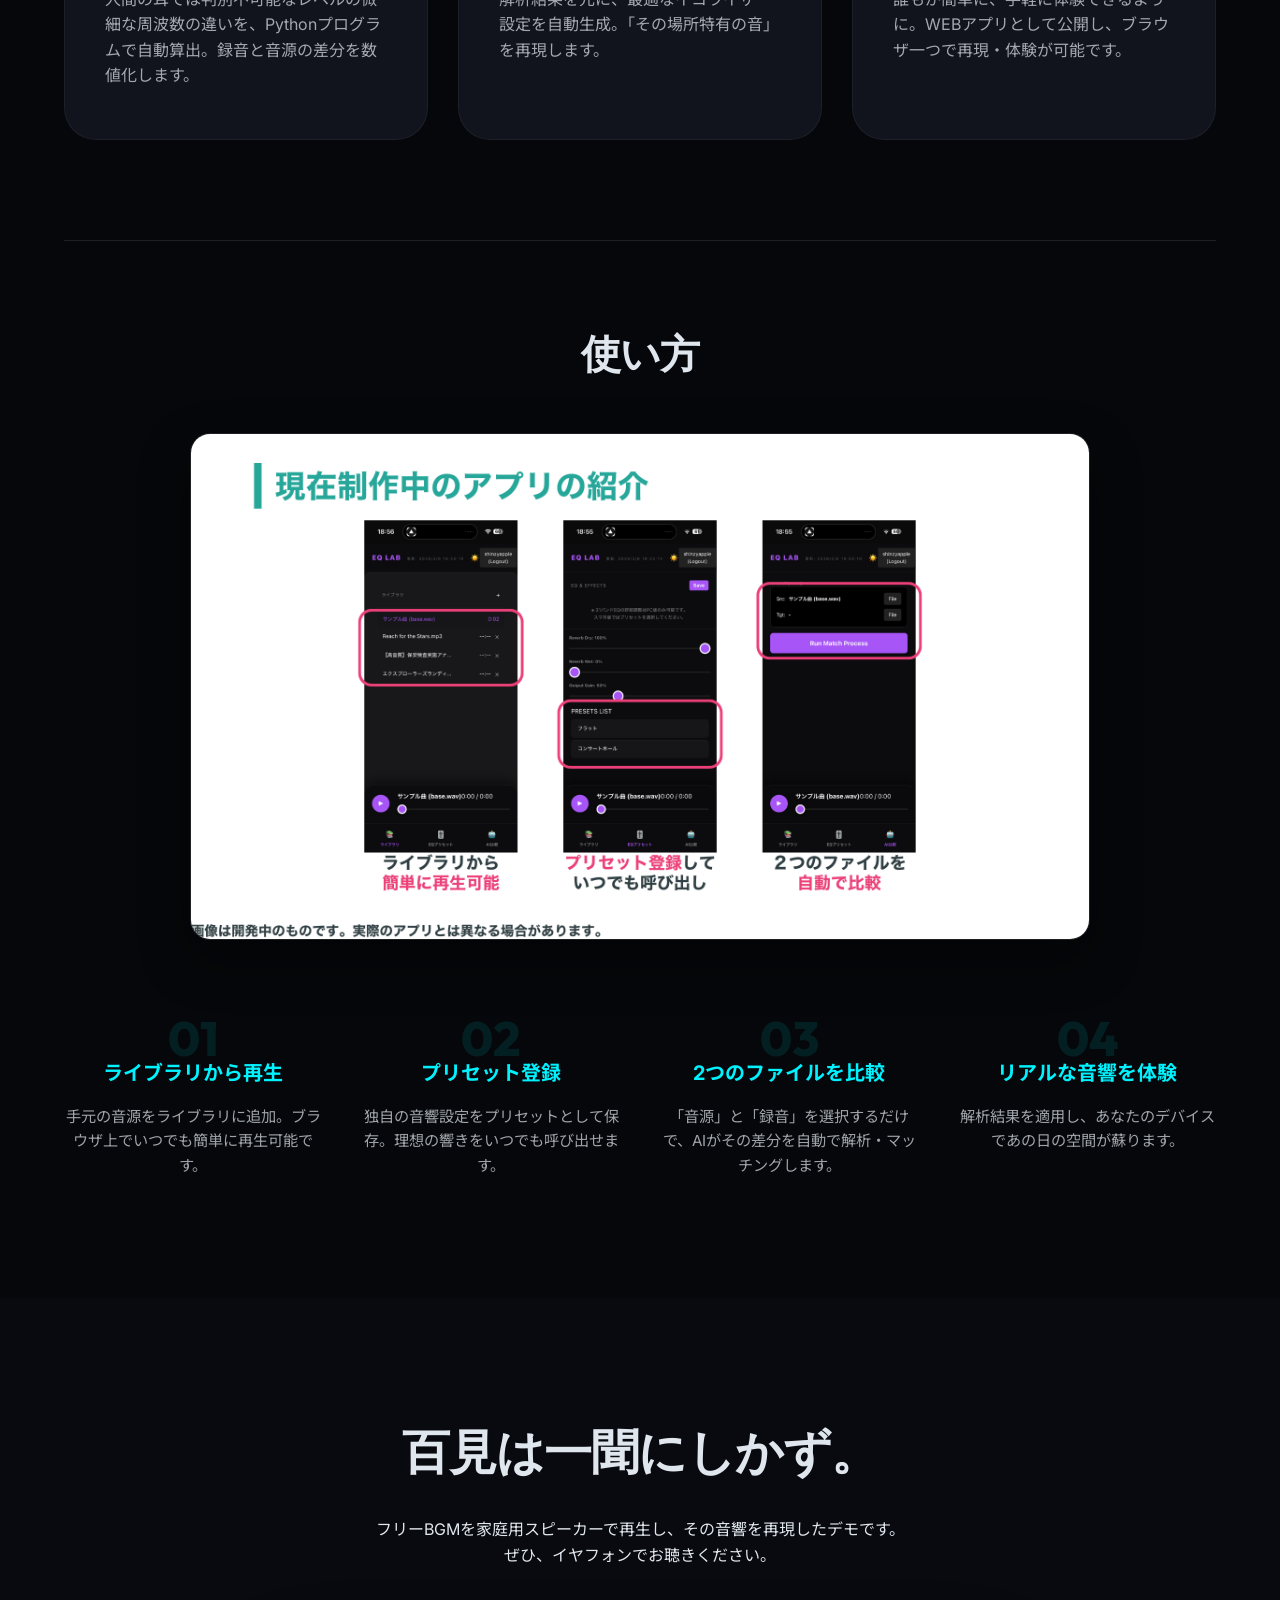
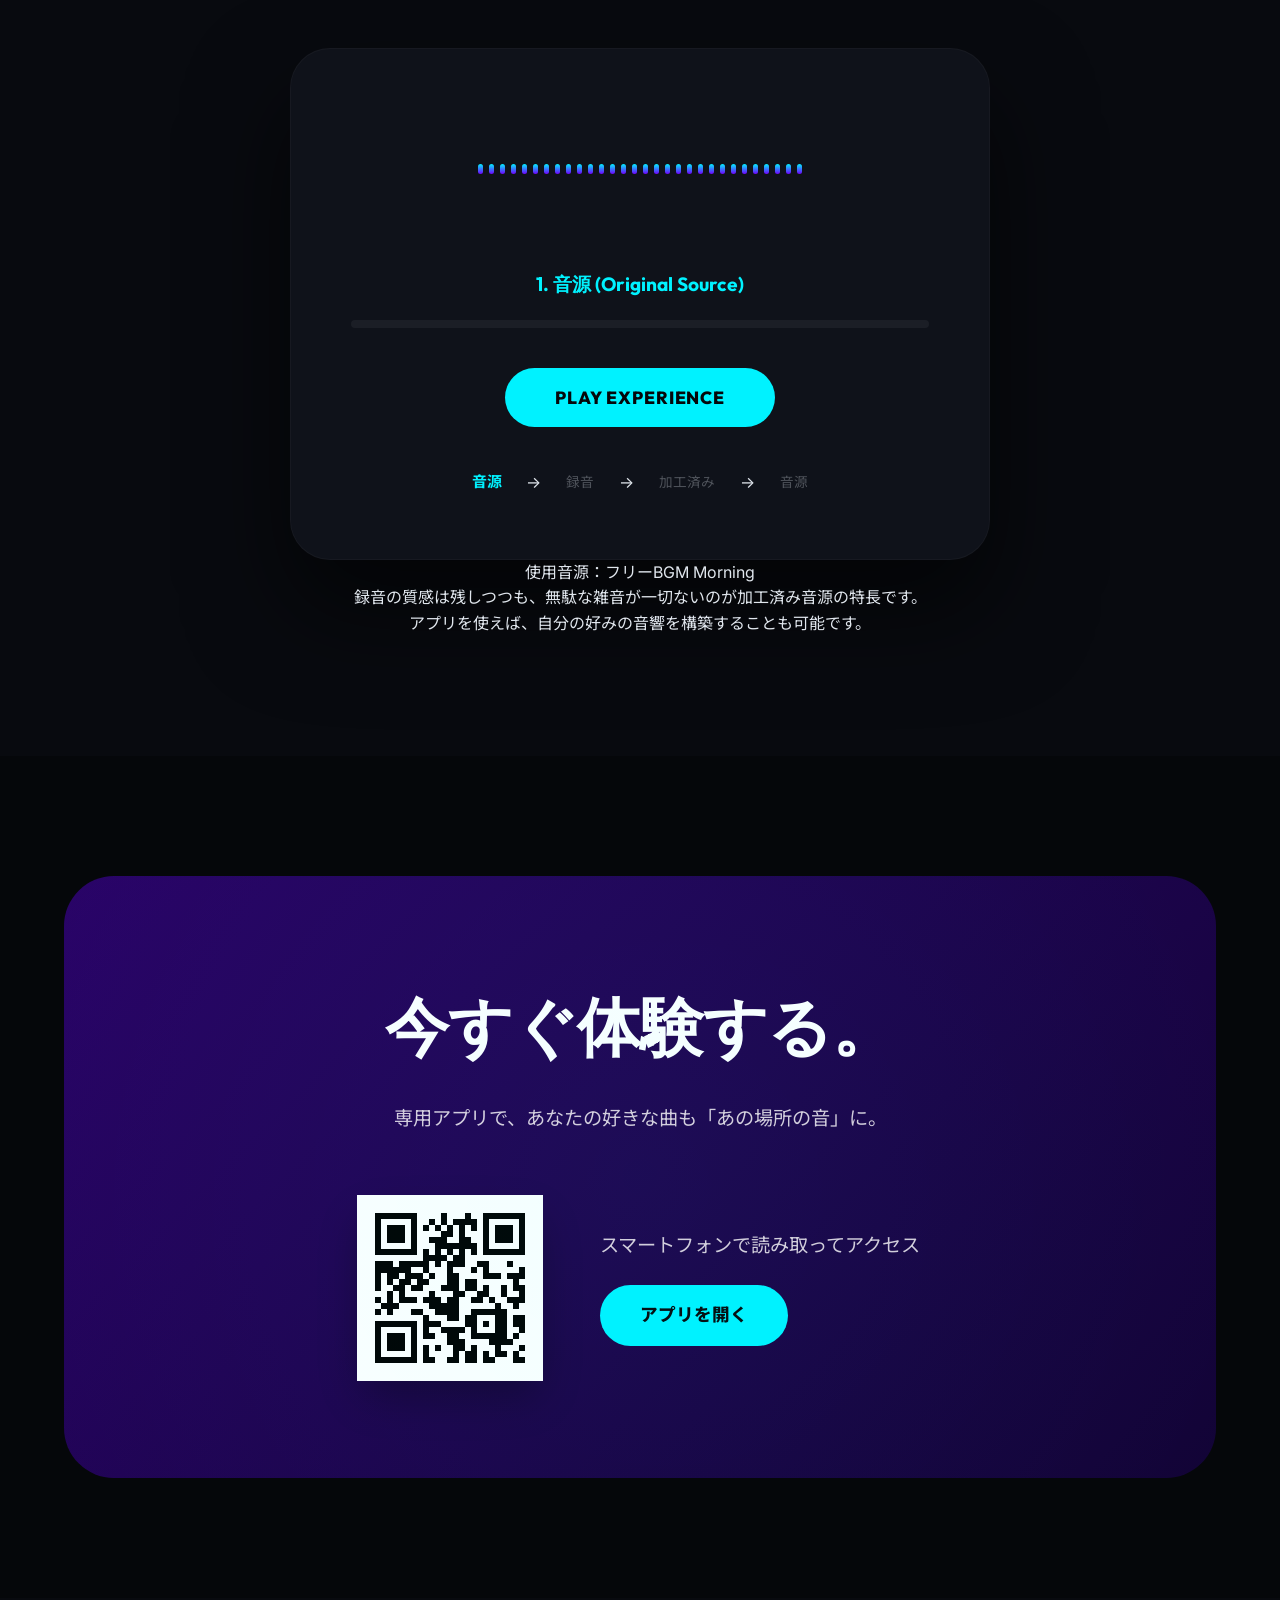
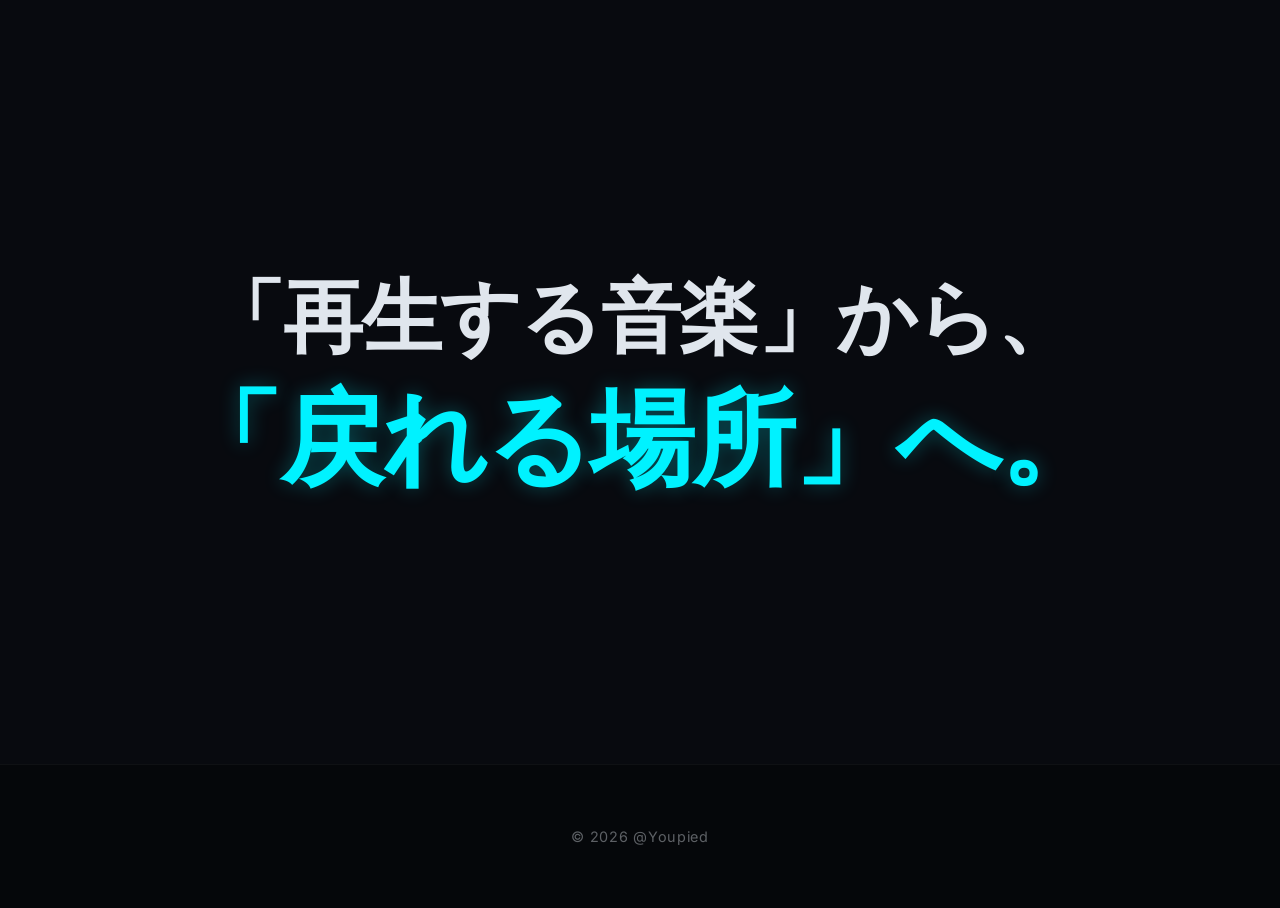
==== commit 6f5a595c: "ヘッダー修正" ====
--- a/index.html
+++ b/index.html
@@ -18,12 +18,6 @@
     <header id="header">
         <nav class="container">
             <div class="logo">@Youpied</div>
-            <ul class="nav-links">
-                <li><a href="#intro">探究の背景</a></li>
-                <li><a href="#research">研究の内容</a></li>
-                <li><a href="#demo">デモ視聴</a></li>
-                <li><a href="#app">アプリ体験</a></li>
-            </ul>
         </nav>
     </header>
 
--- a/style.css
+++ b/style.css
@@ -98,7 +98,7 @@
 
 nav {
     display: flex;
-    justify-content: space-between;
+    justify-content: center;
     align-items: center;
 }
 
@@ -106,44 +106,10 @@
     font-family: var(--font-heading);
     font-weight: 800;
     font-size: 1.2rem;
-    text-transform: uppercase;
     letter-spacing: 0.1em;
 }
 
-.nav-links {
-    display: flex;
-    list-style: none;
-    gap: 30px;
-}
-
-.nav-links a {
-    text-decoration: none;
-    color: var(--text-color);
-    font-size: 0.95rem;
-    font-weight: 500;
-    transition: color 0.3s;
-    position: relative;
-    padding: 5px 0;
-}
-
-.nav-links a::after {
-    content: '';
-    position: absolute;
-    bottom: 0;
-    left: 0;
-    width: 0;
-    height: 2px;
-    background: var(--accent-color);
-    transition: width 0.3s ease;
-}
-
-.nav-links a:hover {
-    color: var(--accent-color);
-}
-
-.nav-links a:hover::after {
-    width: 100%;
-}
+
 
 /* Hero Section */
 #hero {
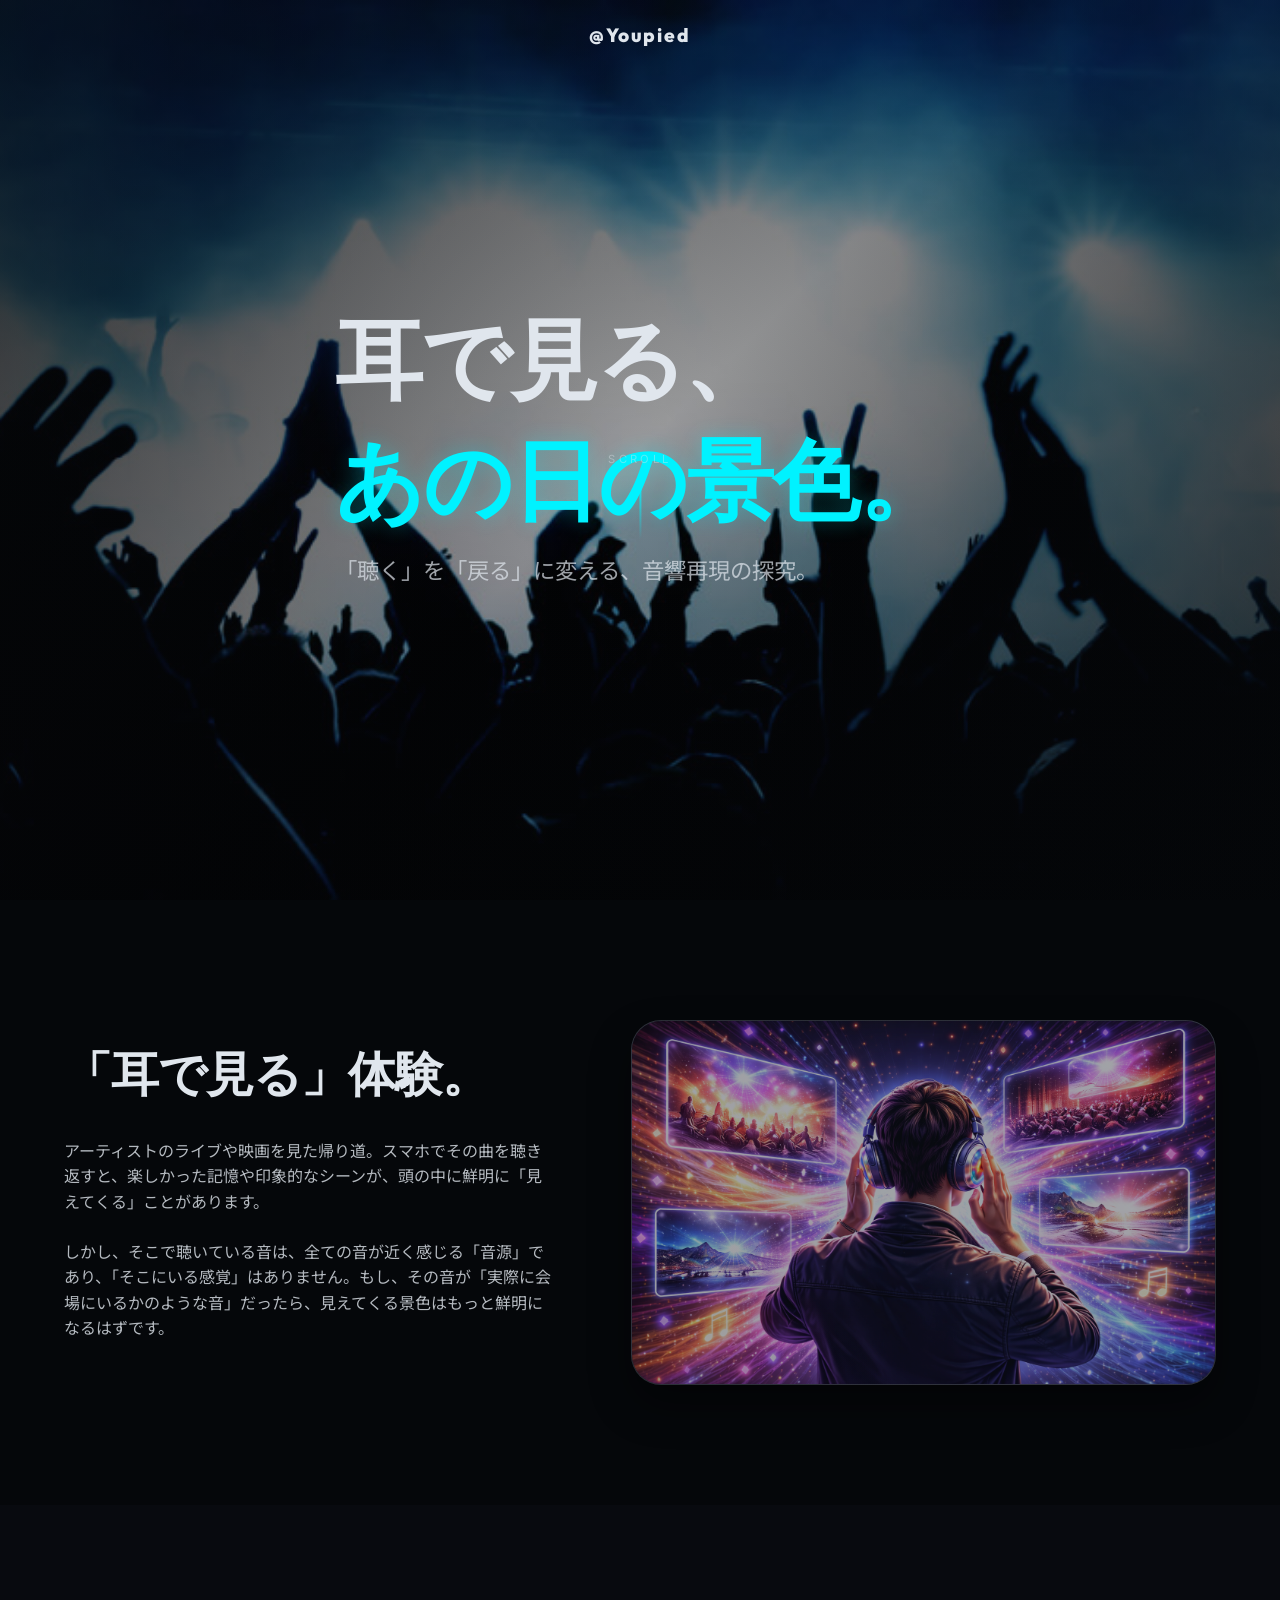
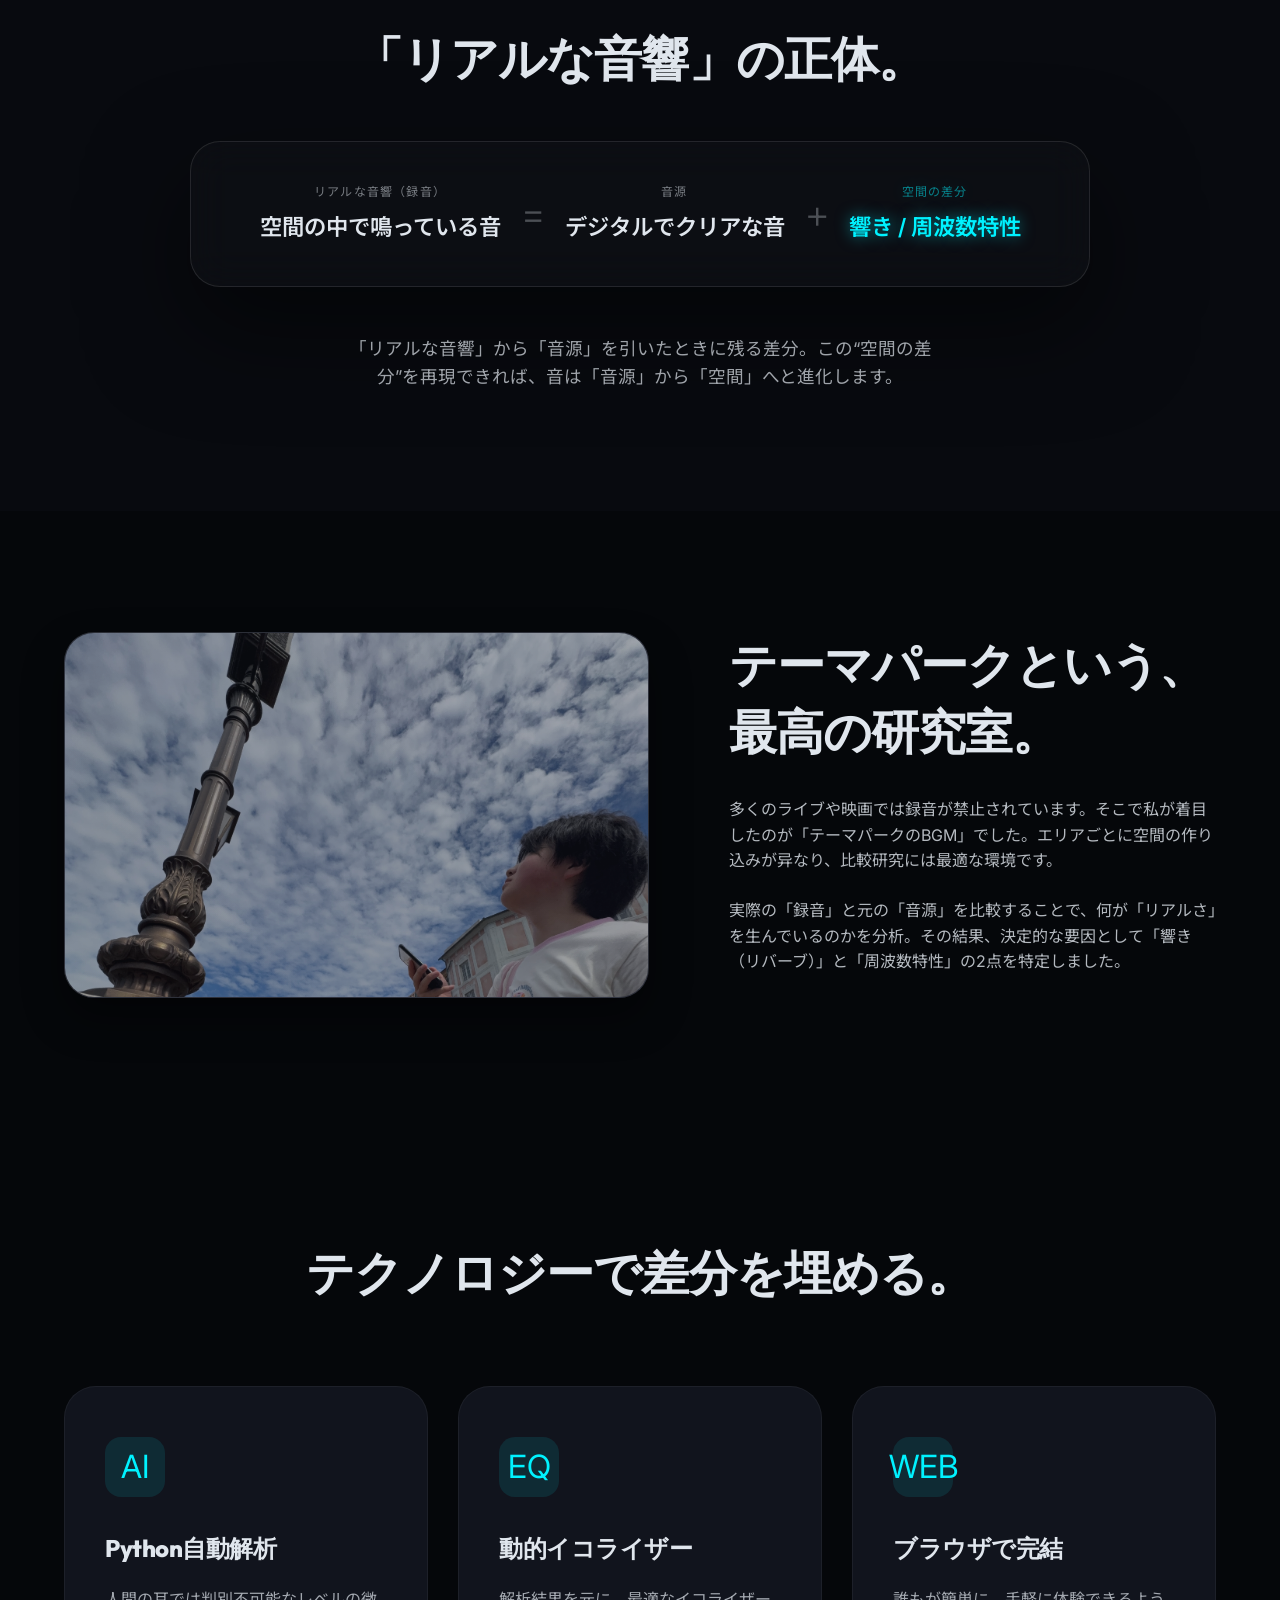
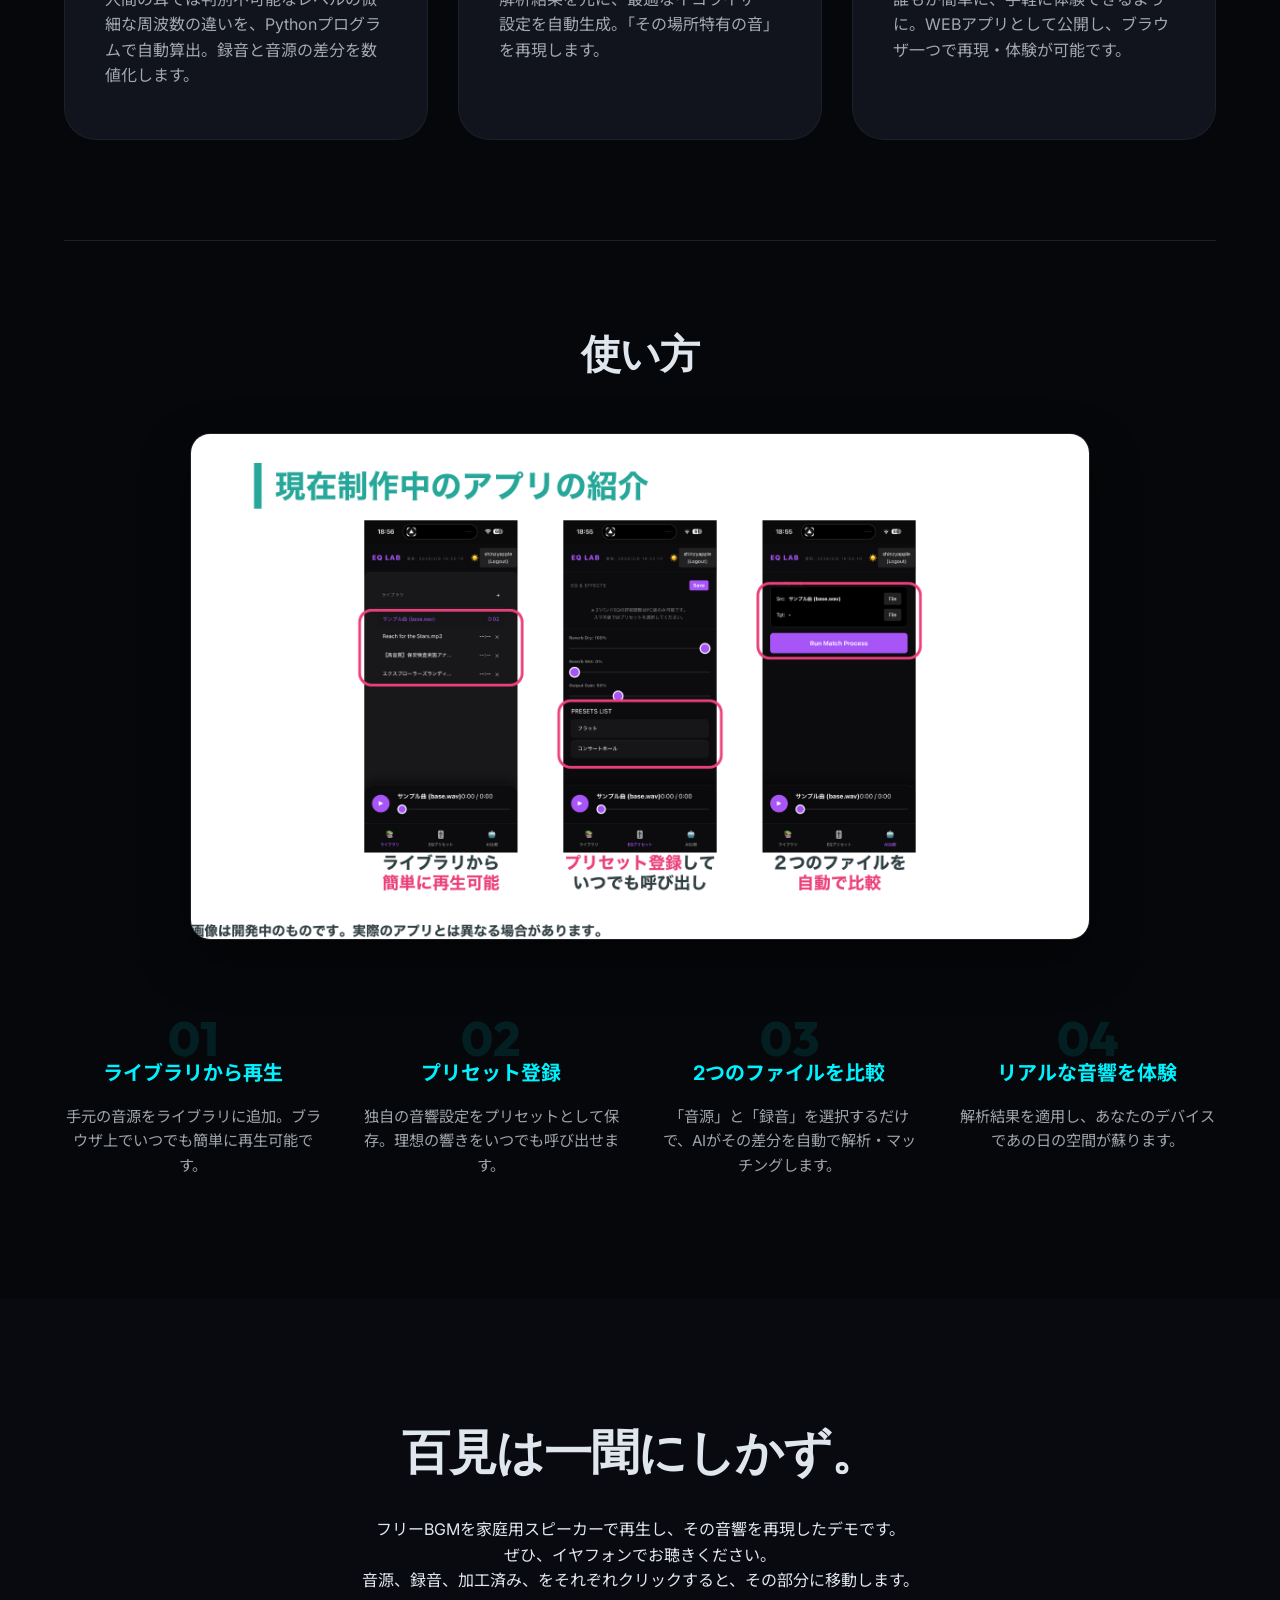
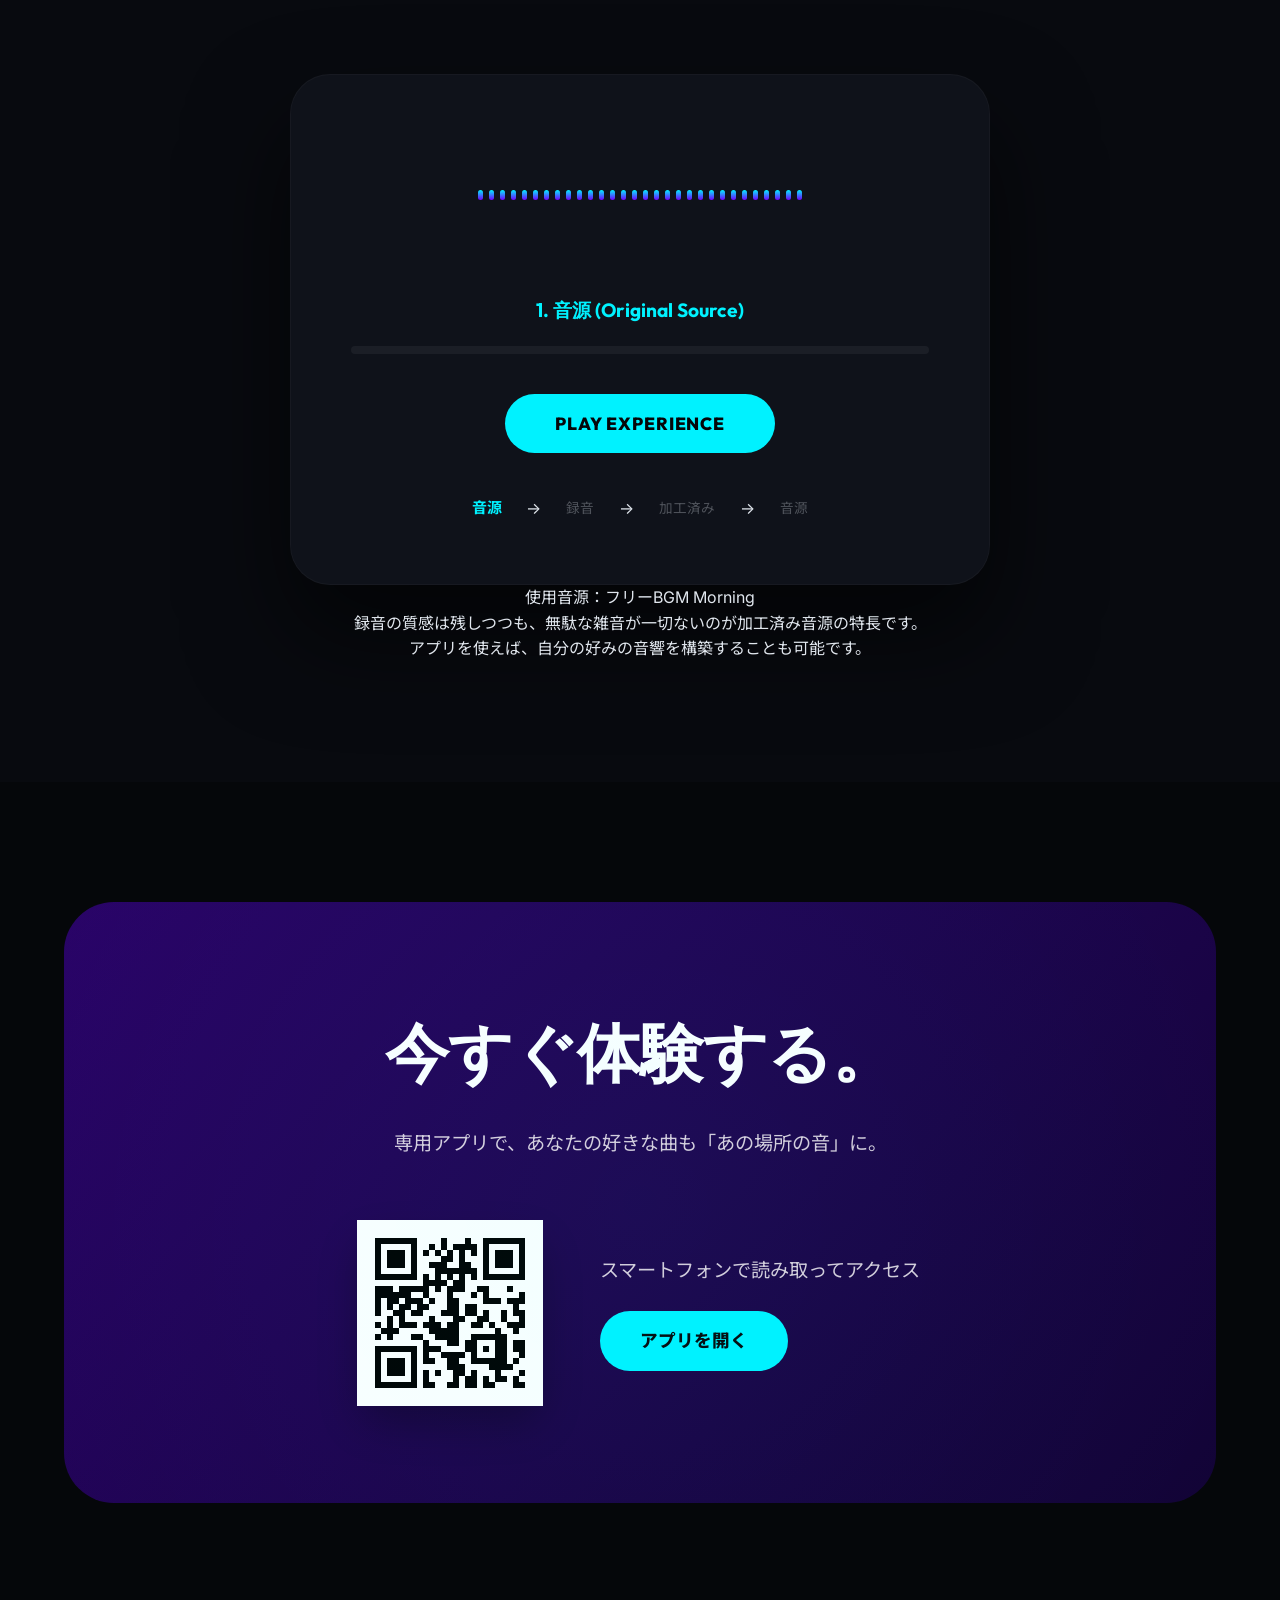
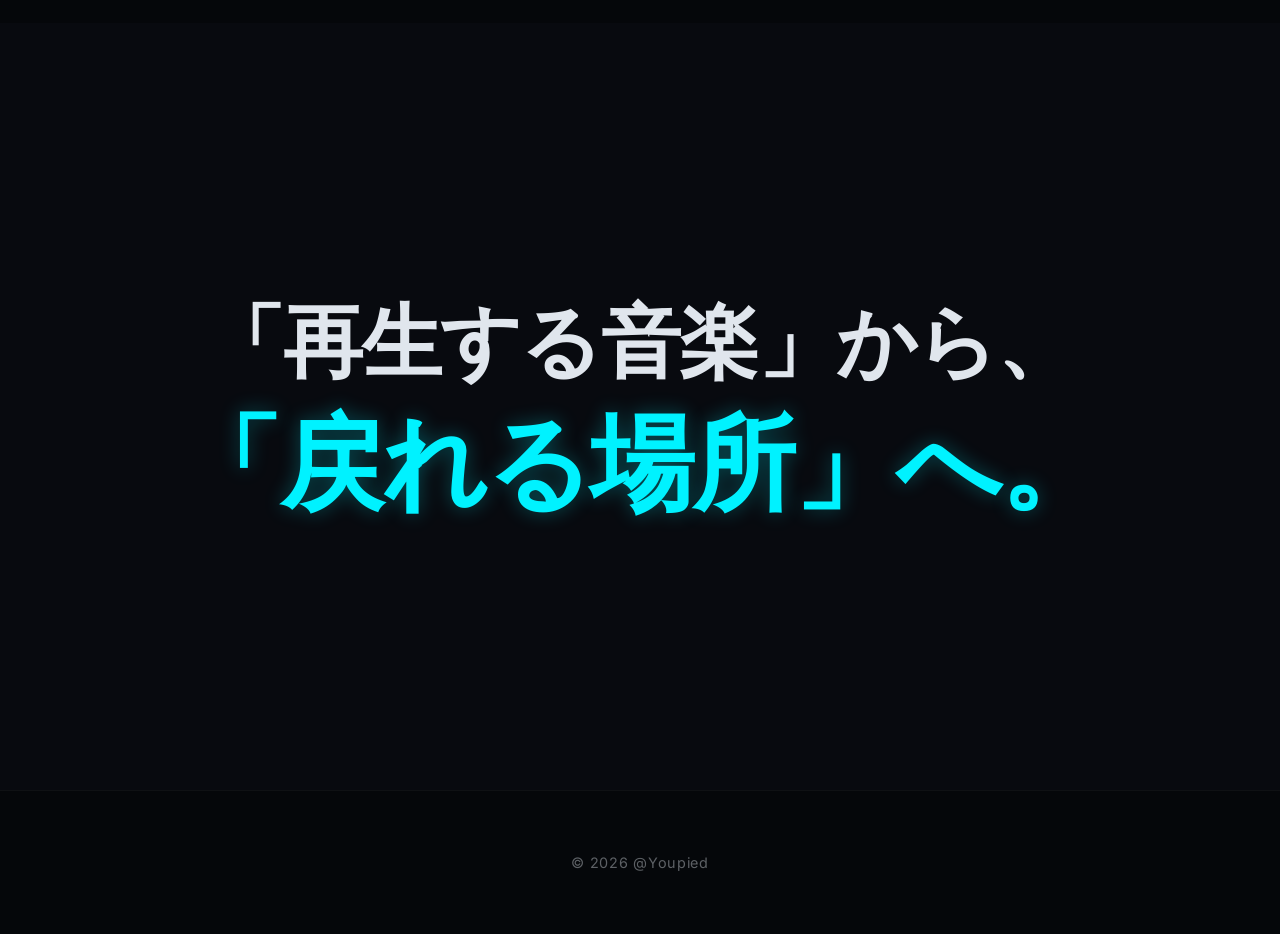
==== commit 24685fa7: "文言変更１" ====
--- a/index.html
+++ b/index.html
@@ -150,6 +150,7 @@
                 <h2 class="section-title centered">百見は一聞にしかず。</h2>
                 <p class="centered-text">フリーBGMを家庭用スピーカーで再生し、その音響を再現したデモです。
                     <br>ぜひ、イヤフォンでお聴きください。
+                    <br>音源、録音、加工済み、をそれぞれクリックすると、その部分に移動します。
                 </p>
 
                 <div class="player-container">
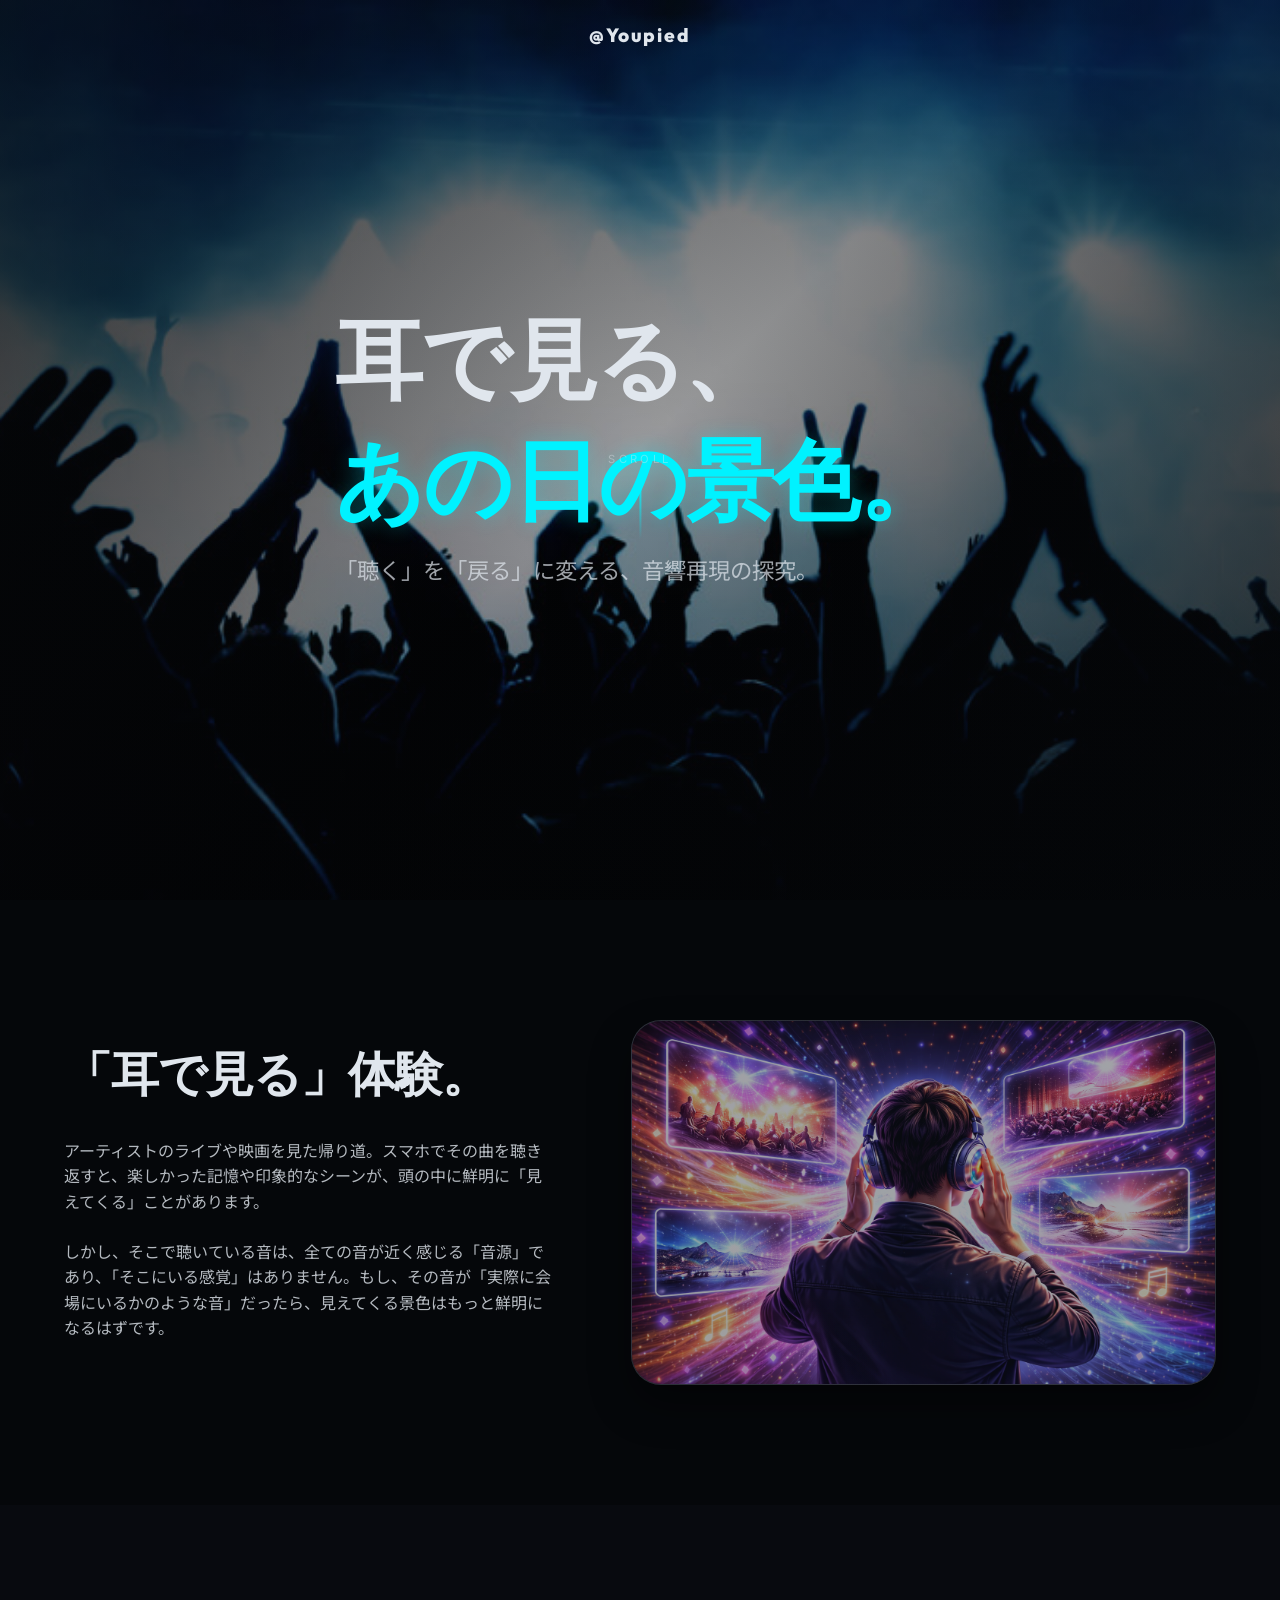
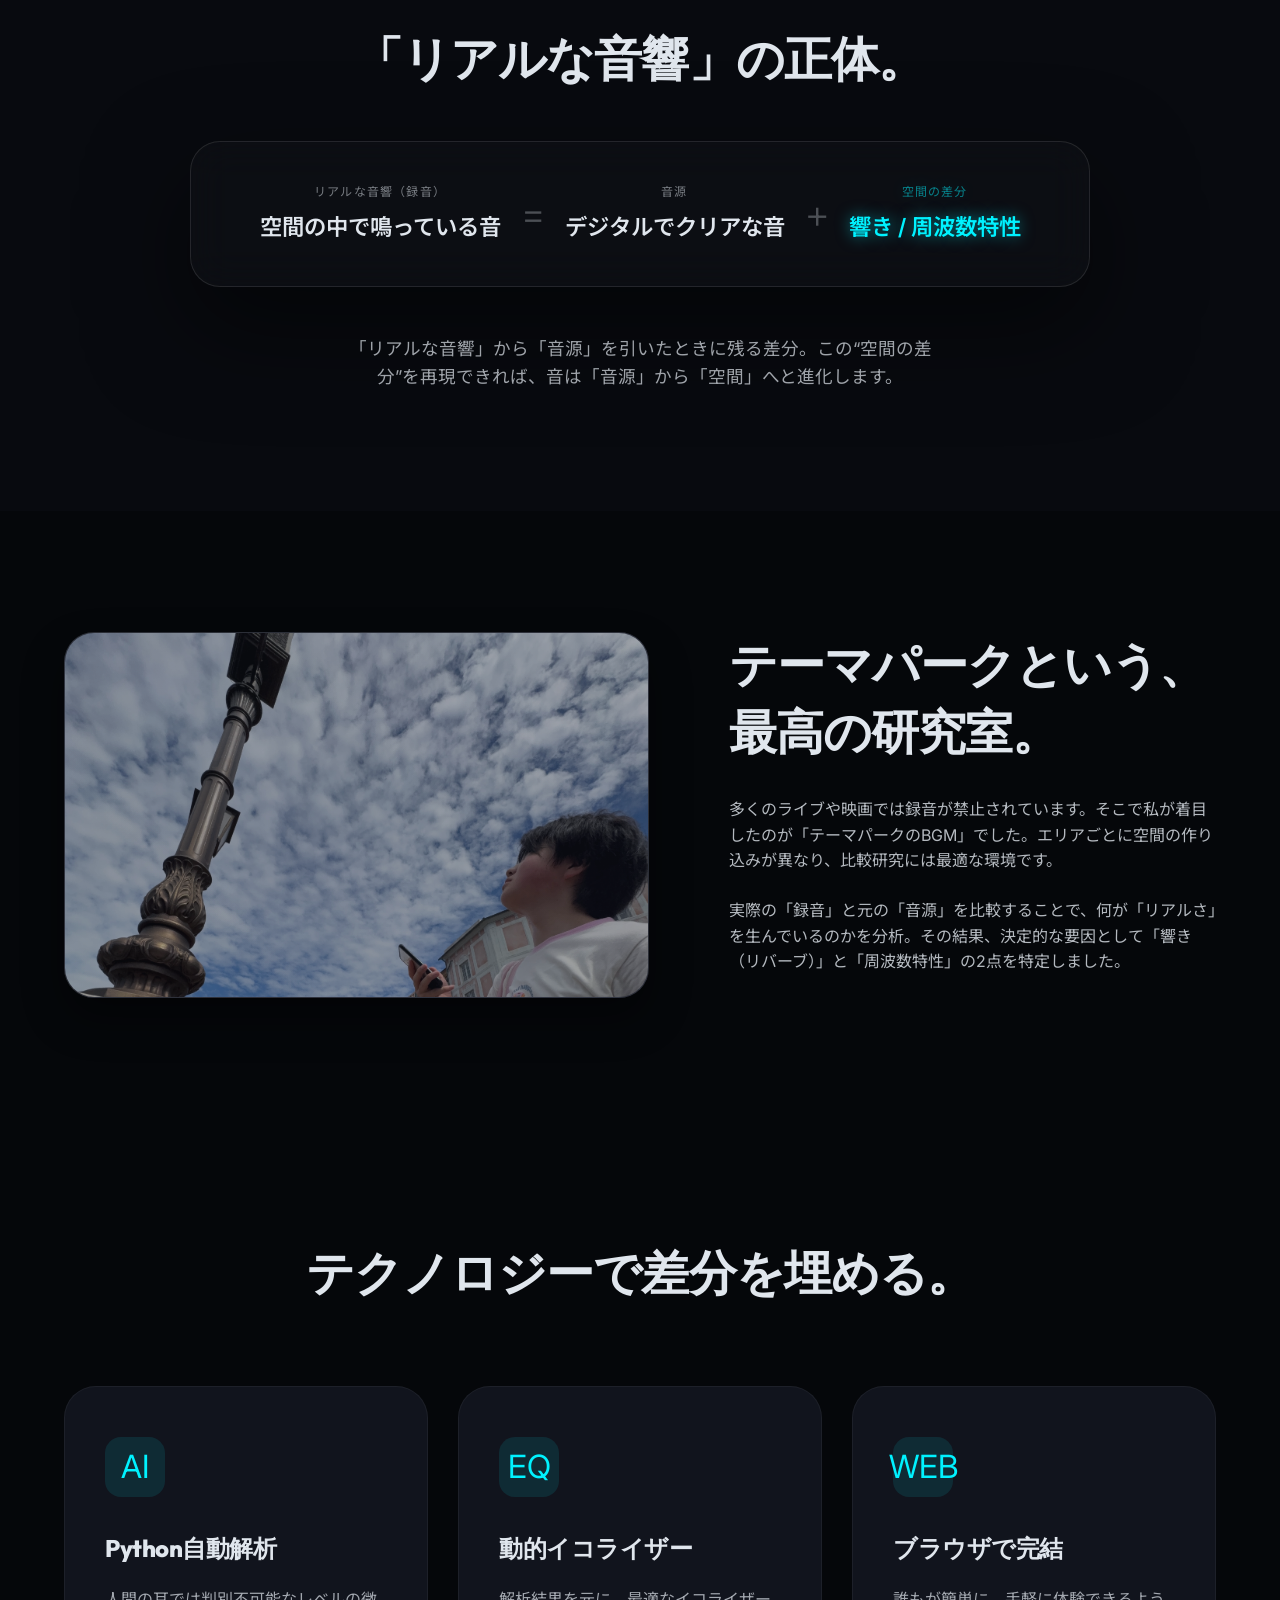
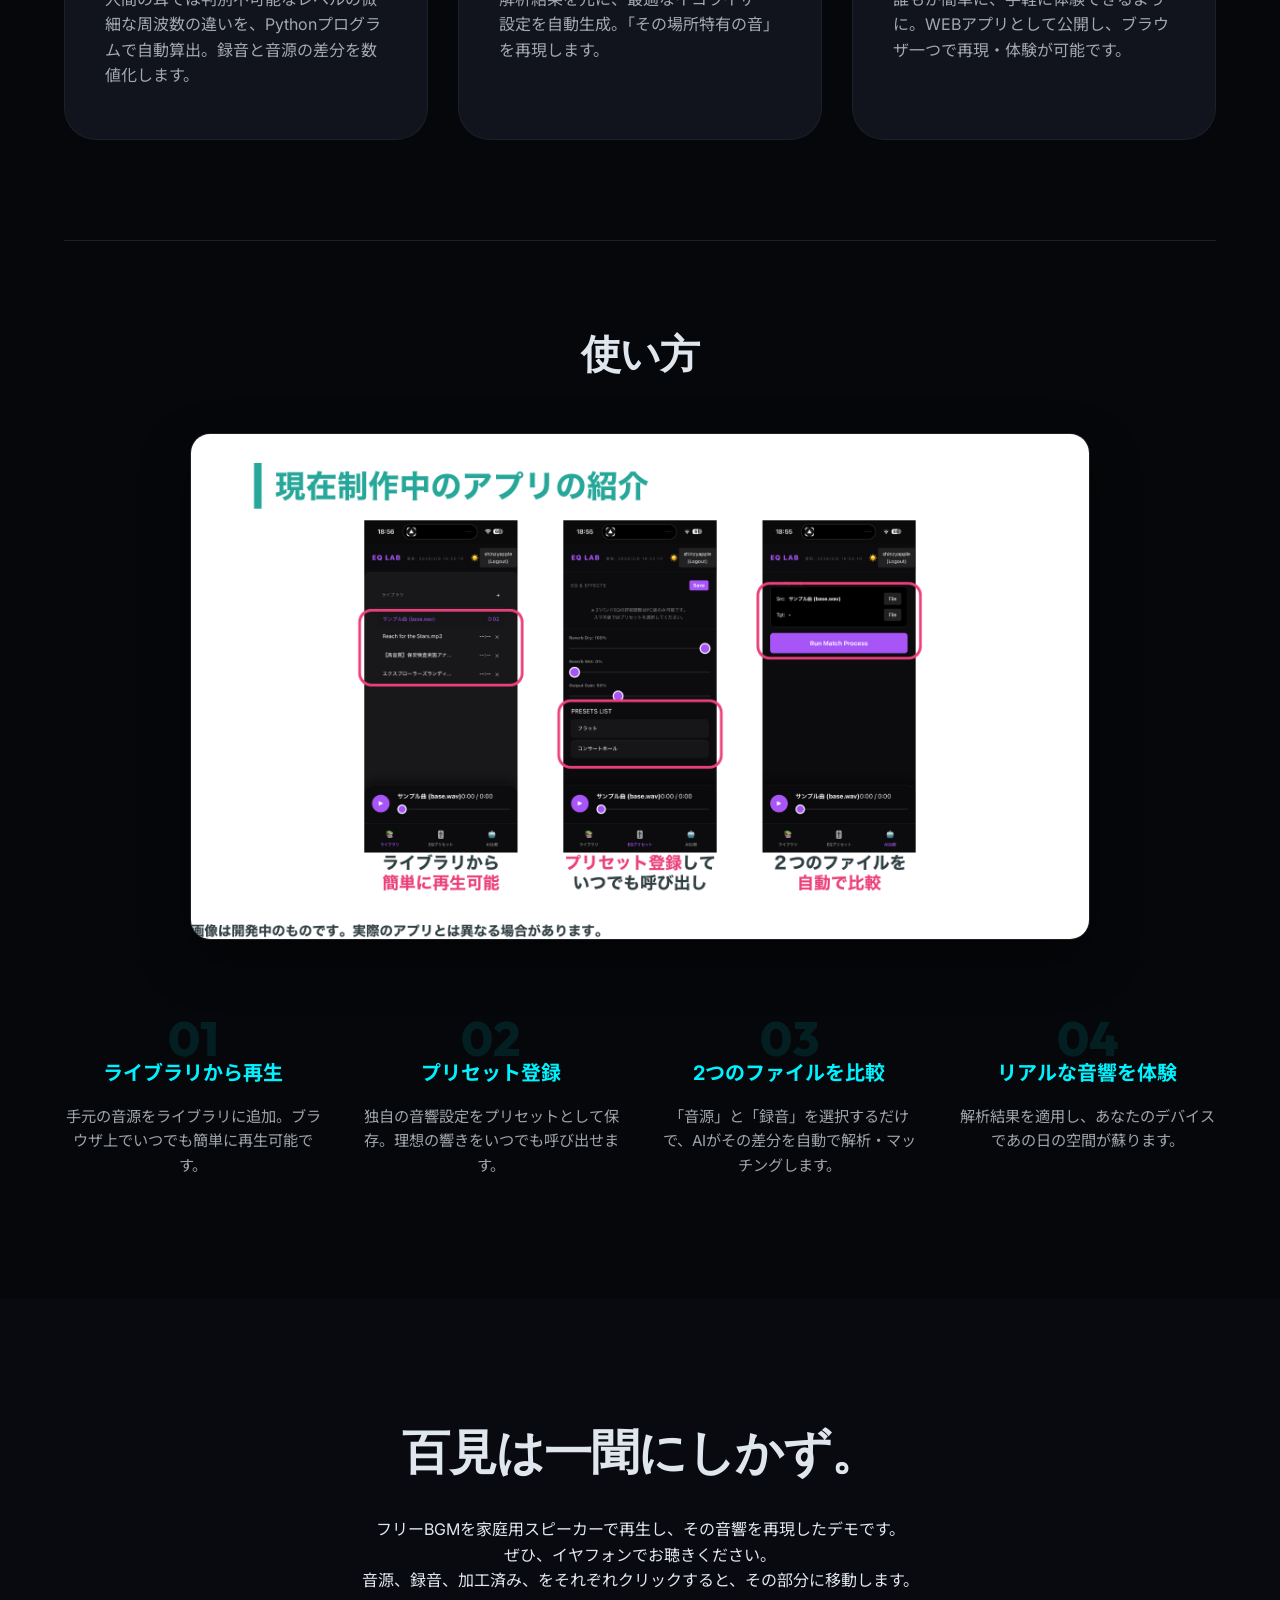
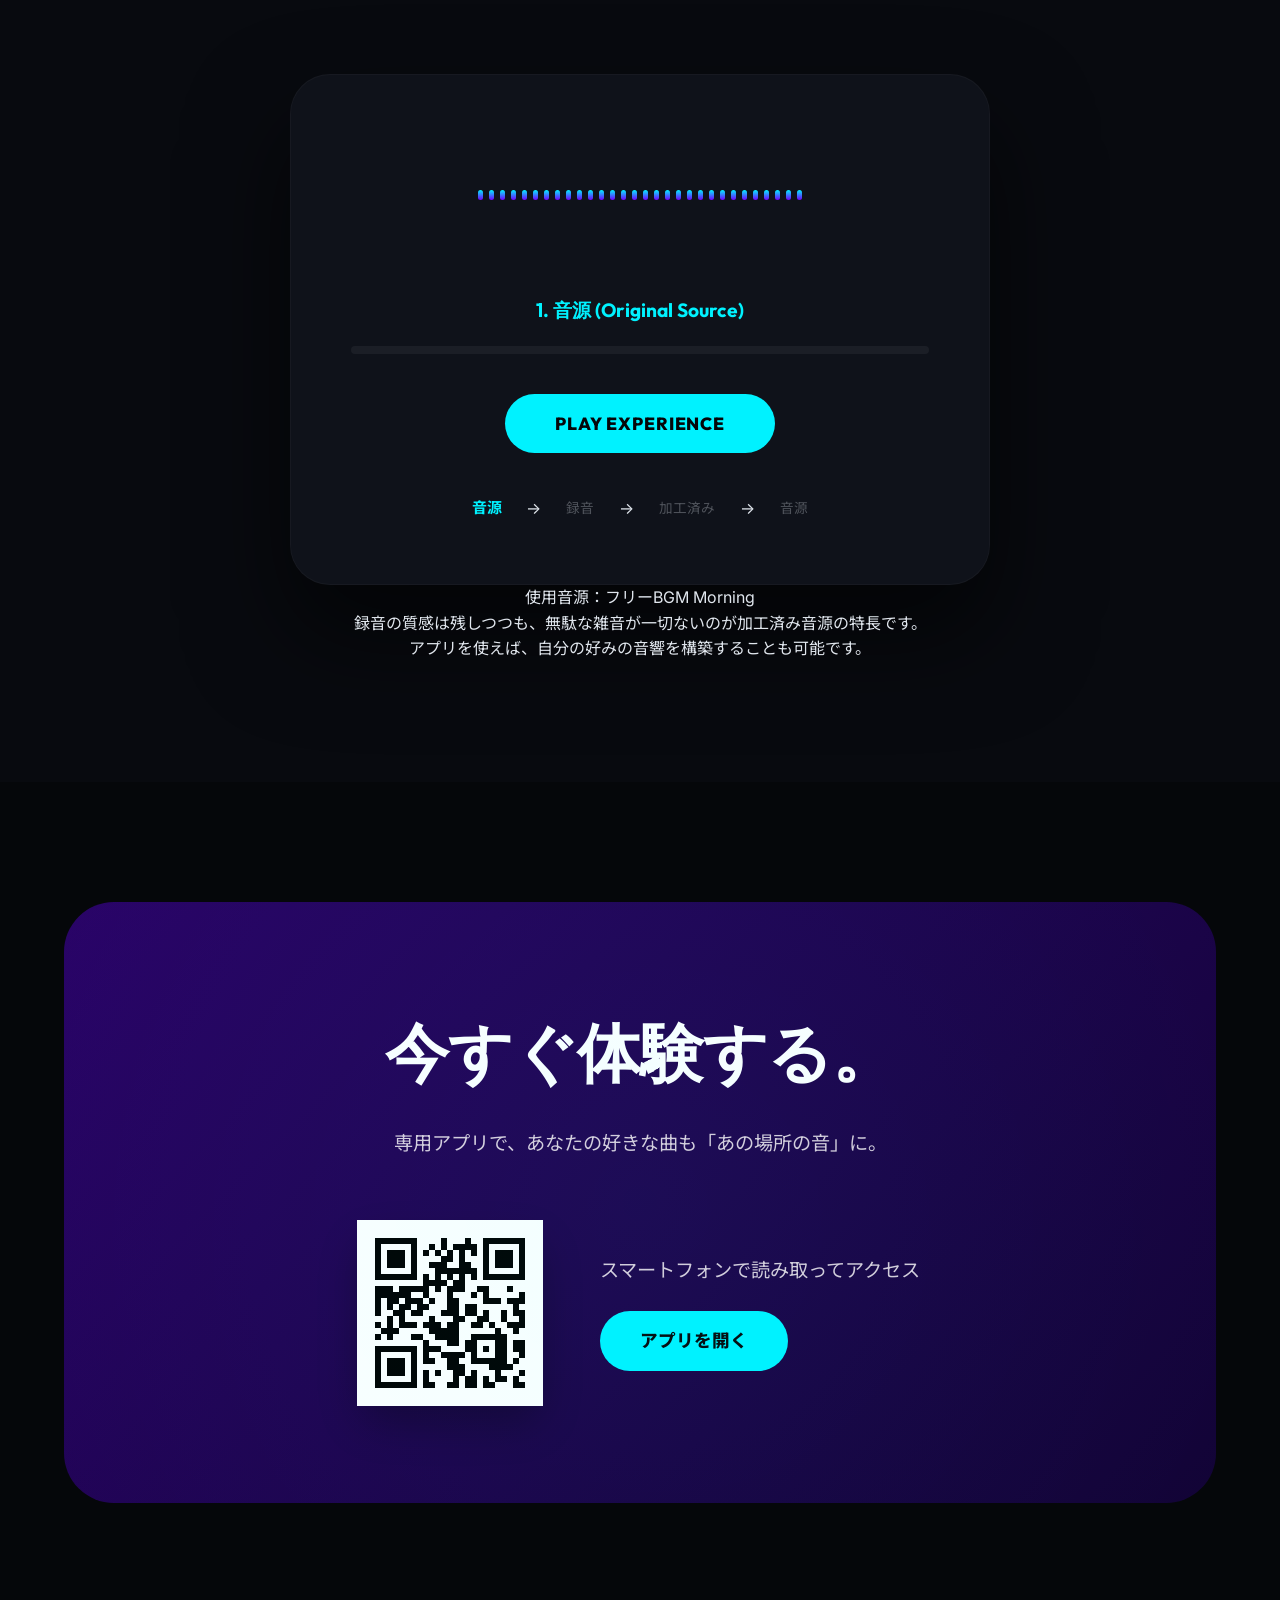
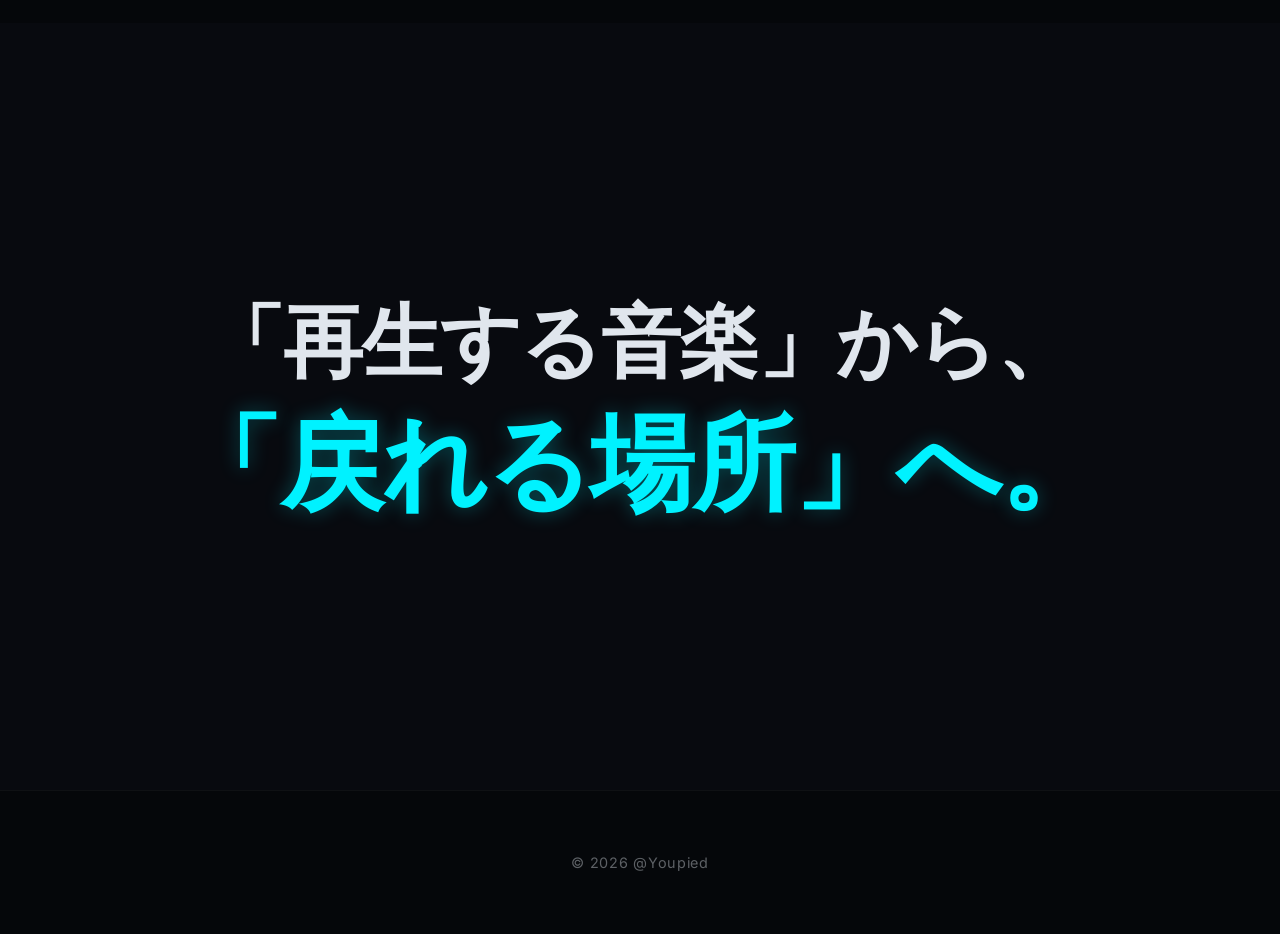
==== commit 8ada009f: "Update index.html" ====
--- a/index.html
+++ b/index.html
@@ -81,7 +81,7 @@
                 <div class="grid reverse">
                     <div class="text-content">
                         <h2 class="section-title">テーマパークという、最高の研究室。</h2>
-                        <p>多くのライブや映画では録音が禁止されています。そこで私が着目したのが「テーマパークのBGM」でした。エリアごとに空間の作り込みが异なり、比較研究には最適な環境です。</p>
+                        <p>多くのライブや映画では録音が禁止されています。そこで私が着目したのが「テーマパークのBGM」でした。エリアごとに空間の作り込みが異なり、比較研究には最適な環境です。</p>
                         <p>実際の「録音」と元の「音源」を比較することで、何が「リアルさ」を生んでいるのかを分析。その結果、決定的な要因として「響き（リバーブ）」と「周波数特性」の2点を特定しました。</p>
                     </div>
                     <div class="image-placeholder reveal" id="img-research">
@@ -220,4 +220,4 @@
     <script src="script.js"></script>
 </body>
 
-</html>+</html>
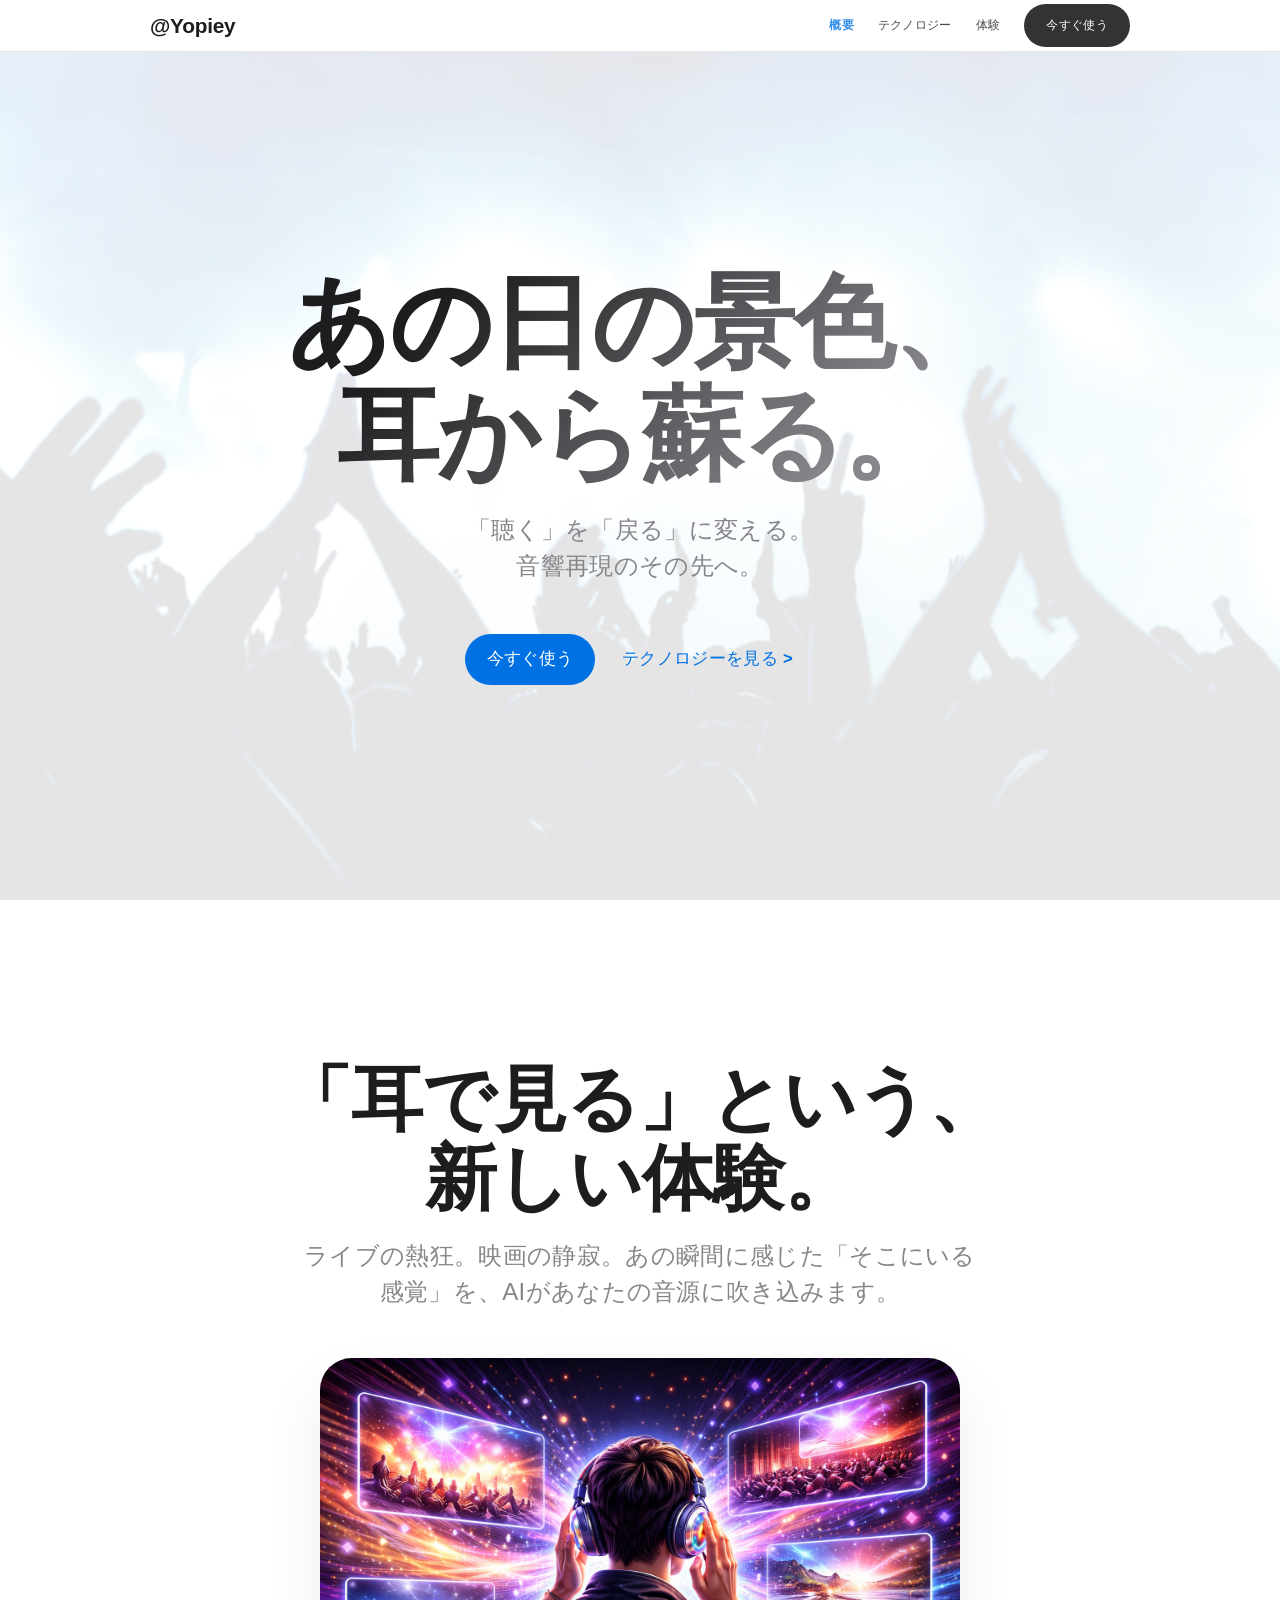
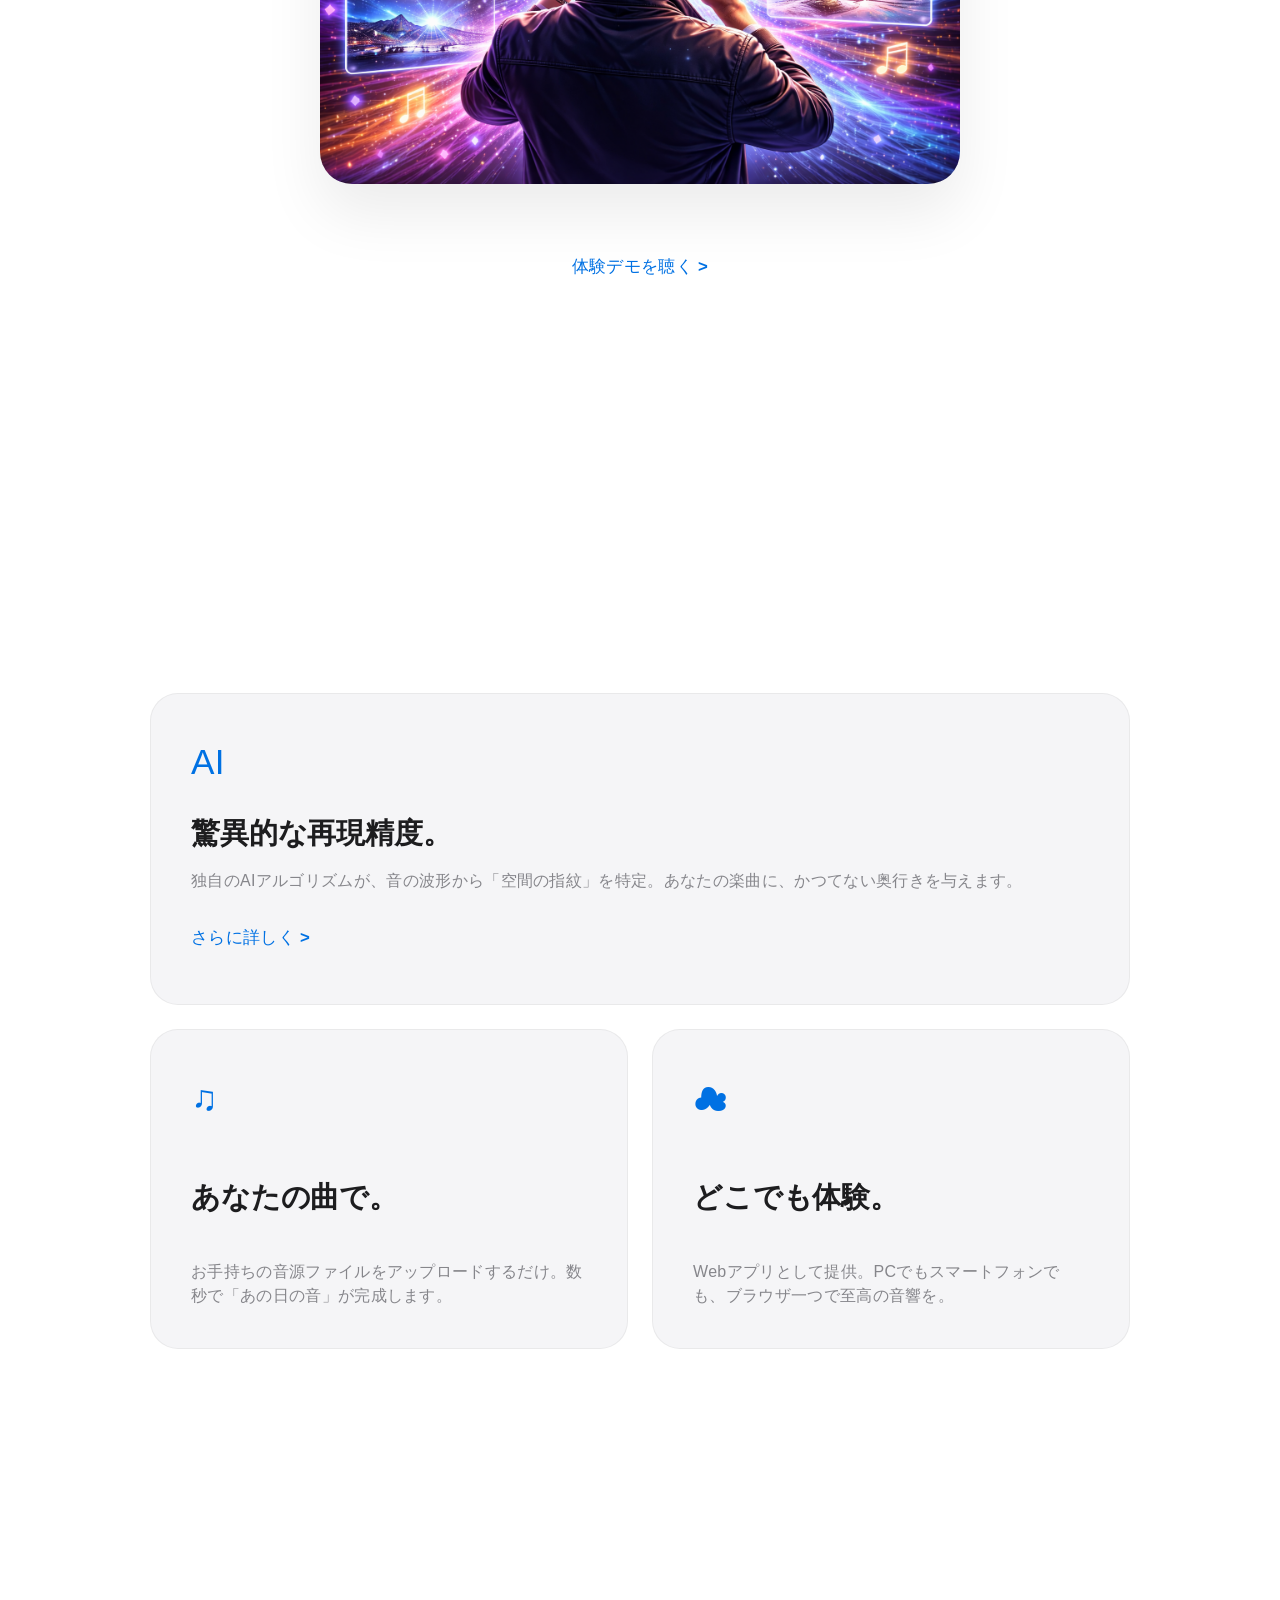
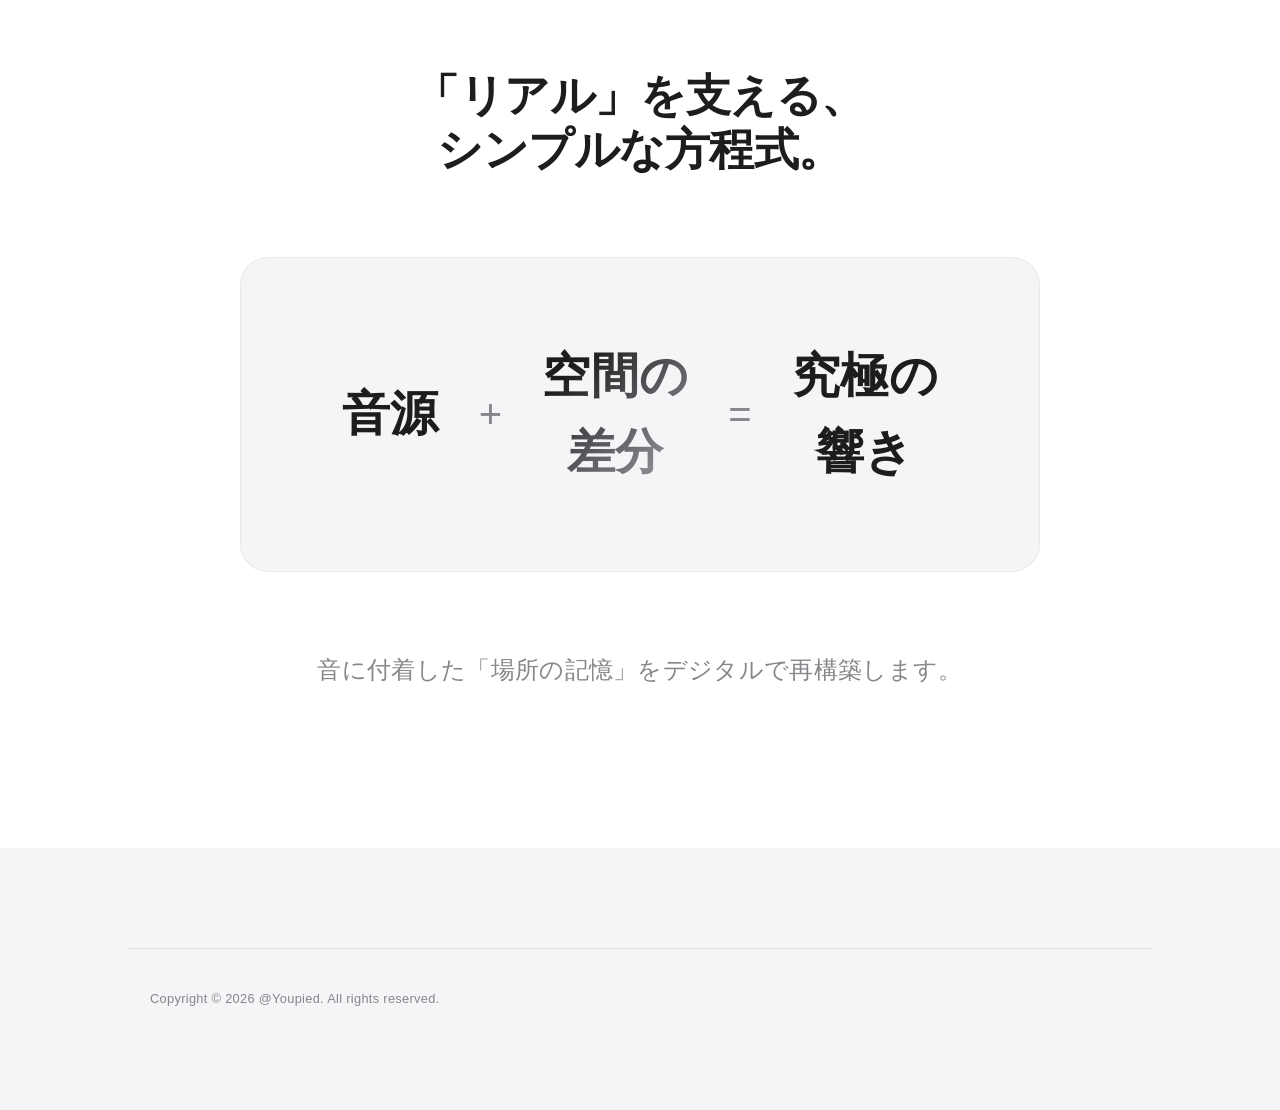
==== commit 6a58572e: "Add files via upload" ====
--- a/index.html
+++ b/index.html
@@ -1,223 +1,116 @@
-<!DOCTYPE html>
-<html lang="ja">
-
-<head>
-    <meta charset="UTF-8">
-    <meta name="viewport" content="width=device-width, initial-scale=1.0">
-    <title>耳で見る、あの日の景色。 </title>
-    <meta name="description" content="音源を「録音」に近づけ、当時の空間を再現する。AIと音響工学を駆使した、新しい音楽体験の探究。">
-    <link rel="preconnect" href="https://fonts.googleapis.com">
-    <link rel="preconnect" href="https://fonts.gstatic.com" crossorigin>
-    <link
-        href="https://fonts.googleapis.com/css2?family=Inter:wght@300;400;600;800&family=Outfit:wght@300;400;600;800&family=Noto+Sans+JP:wght@300;400;700&display=swap"
-        rel="stylesheet">
-    <link rel="stylesheet" href="style.css">
-</head>
-
-<body>
-    <header id="header">
-        <nav class="container">
-            <div class="logo">@Youpied</div>
-        </nav>
-    </header>
-
-    <main>
-        <section id="hero">
-            <div class="overlay"></div>
-            <div class="hero-content container">
-                <h1 class="fade-in">耳で見る、</h1>
-                <h1 class="highlight">あの日の景色。</h1>
-                <p class="subtitle fade-in">「聴く」を「戻る」に変える、音響再現の探究。</p>
-                <div class="scroll-indicator">
-                    <span>Scroll</span>
-                    <div class="line"></div>
-                </div>
-            </div>
-        </section>
-
-        <section id="intro" class="section">
-            <div class="container">
-                <div class="grid">
-                    <div class="text-content">
-                        <h2 class="section-title">「耳で見る」体験。</h2>
-                        <p>アーティストのライブや映画を見た帰り道。スマホでその曲を聴き返すと、楽しかった記憶や印象的なシーンが、頭の中に鮮明に「見えてくる」ことがあります。</p>
-                        <p>しかし、そこで聴いている音は、全ての音が近く感じる「音源」であり、「そこにいる感覚」はありません。もし、その音が「実際に会場にいるかのような音」だったら、見えてくる景色はもっと鮮明になるはずです。
-                        </p>
-                    </div>
-                    <div class="image-placeholder reveal" id="img-intro">
-                        <img src="intro.png" alt="耳で見る体験のイメージ">
-                    </div>
-                </div>
-            </div>
-        </section>
-
-        <section id="definition" class="section dark">
-            <div class="container">
-                <div class="centered-content">
-                    <h2 class="section-title">「リアルな音響」の正体。</h2>
-                    <div class="formula-box">
-                        <div class="formula-item">
-                            <span class="label">リアルな音響（録音）</span>
-                            <span class="value">空間の中で鳴っている音</span>
-                        </div>
-                        <div class="operator">=</div>
-                        <div class="formula-item">
-                            <span class="label">音源</span>
-                            <span class="value">デジタルでクリアな音</span>
-                        </div>
-                        <div class="operator">+</div>
-                        <div class="formula-item highlight">
-                            <span class="label">空間の差分</span>
-                            <span class="value">響き / 周波数特性</span>
-                        </div>
-                    </div>
-                    <p class="formula-desc">「リアルな音響」から「音源」を引いたときに残る差分。この“空間の差分”を再現できれば、音は「音源」から「空間」へと進化します。</p>
-                </div>
-            </div>
-        </section>
-
-        <section id="research" class="section">
-            <div class="container">
-                <div class="grid reverse">
-                    <div class="text-content">
-                        <h2 class="section-title">テーマパークという、最高の研究室。</h2>
-                        <p>多くのライブや映画では録音が禁止されています。そこで私が着目したのが「テーマパークのBGM」でした。エリアごとに空間の作り込みが異なり、比較研究には最適な環境です。</p>
-                        <p>実際の「録音」と元の「音源」を比較することで、何が「リアルさ」を生んでいるのかを分析。その結果、決定的な要因として「響き（リバーブ）」と「周波数特性」の2点を特定しました。</p>
-                    </div>
-                    <div class="image-placeholder reveal" id="img-research">
-                        <img src="research.jpg" alt="テーマパークでの録音風景">
-                    </div>
-                </div>
-            </div>
-        </section>
-
-        <section id="technology" class="section glass">
-            <div class="container">
-                <h2 class="section-title centered">テクノロジーで差分を埋める。</h2>
-                <div class="features-grid">
-                    <div class="feature-card">
-                        <div class="icon">AI</div>
-                        <h3>Python自動解析</h3>
-                        <p>人間の耳では判別不可能なレベルの微細な周波数の違いを、Pythonプログラムで自動算出。録音と音源の差分を数値化します。</p>
-                    </div>
-                    <div class="feature-card">
-                        <div class="icon">EQ</div>
-                        <h3>動的イコライザー</h3>
-                        <p>解析結果を元に、最適なイコライザー設定を自動生成。「その場所特有の音」を再現します。</p>
-                    </div>
-                    <div class="feature-card">
-                        <div class="icon">WEB</div>
-                        <h3>ブラウザで完結</h3>
-                        <p>誰もが簡単に、手軽に体験できるように。WEBアプリとして公開し、ブラウザ一つで再現・体験が可能です。</p>
-                    </div>
-                </div>
-
-                <div id="usage" class="usage-section reveal">
-                    <h3 class="centered">使い方</h3>
-
-                    <div class="usage-image reveal">
-                        <img src="slide.png" alt="アプリの機能紹介スライド">
-                    </div>
-
-                    <div class="usage-steps">
-                        <div class="step">
-                            <span class="step-num">01</span>
-                            <h4>ライブラリから再生</h4>
-                            <p>手元の音源をライブラリに追加。ブラウザ上でいつでも簡単に再生可能です。</p>
-                        </div>
-                        <div class="step">
-                            <span class="step-num">02</span>
-                            <h4>プリセット登録</h4>
-                            <p>独自の音響設定をプリセットとして保存。理想の響きをいつでも呼び出せます。</p>
-                        </div>
-                        <div class="step">
-                            <span class="step-num">03</span>
-                            <h4>2つのファイルを比較</h4>
-                            <p>「音源」と「録音」を選択するだけで、AIがその差分を自動で解析・マッチングします。</p>
-                        </div>
-                        <div class="step">
-                            <span class="step-num">04</span>
-                            <h4>リアルな音響を体験</h4>
-                            <p>解析結果を適用し、あなたのデバイスであの日の空間が蘇ります。</p>
-                        </div>
-                    </div>
-                </div>
-            </div>
-        </section>
-
-        <section id="demo" class="section dark">
-            <div class="container">
-                <h2 class="section-title centered">百見は一聞にしかず。</h2>
-                <p class="centered-text">フリーBGMを家庭用スピーカーで再生し、その音響を再現したデモです。
-                    <br>ぜひ、イヤフォンでお聴きください。
-                    <br>音源、録音、加工済み、をそれぞれクリックすると、その部分に移動します。
-                </p>
-
-                <div class="player-container">
-                    <div class="visualizer" id="visualizer">
-                        <!-- Simple visualizer bars via JS -->
-                    </div>
-                    <div class="track-info">
-                        <span id="current-stage">1. 音源 (Original Source)</span>
-                        <div class="progress-bar">
-                            <div class="progress" id="progress"></div>
-                        </div>
-                    </div>
-                    <div class="player-controls">
-                        <button id="play-btn" class="main-btn">Play Experience</button>
-                    </div>
-                    <audio id="demo-audio" src="demo.wav"></audio>
-                    <div class="stage-pills">
-                        <span class="pill active">音源</span>
-                        <span>→</span>
-                        <span class="pill">録音</span>
-                        <span>→</span>
-                        <span class="pill">加工済み</span>
-                        <span>→</span>
-                        <span class="pill">音源</span>
-                    </div>
-                </div>
-                <p class="centered-text">使用音源：フリーBGM Morning
-                    <br>録音の質感は残しつつも、無駄な雑音が一切ないのが加工済み音源の特長です。
-                    <br>アプリを使えば、自分の好みの音響を構築することも可能です。
-                </p>
-            </div>
-        </section>
-
-        <section id="app" class="section">
-            <div class="container">
-                <div class="cta-box">
-                    <h2>今すぐ体験する。</h2>
-                    <p>専用アプリで、あなたの好きな曲も「あの場所の音」に。</p>
-                    <div class="qr-container">
-                        <div class="qr-placeholder">
-                            <img src="QR_Code.png" alt="App QR Code">
-                        </div>
-                        <div class="cta-text">
-                            <p>スマートフォンで読み取ってアクセス</p>
-                            <a href="https://eq-lab-site.vercel.app/" class="btn-link" target="_blank"
-                                rel="noopener noreferrer">アプリを開く</a>
-                        </div>
-                    </div>
-                </div>
-            </div>
-        </section>
-
-        <section id="future" class="section dark tiny-footer">
-            <div class="container">
-                <h1 class="vision">「再生する音楽」から、</h1>
-                <h1 class="highlight">「戻れる場所」へ。</h1>
-            </div>
-        </section>
-    </main>
-
-    <footer>
-        <div class="container">
-            <p>&copy; 2026 @Youpied</p>
-        </div>
-    </footer>
-
-    <script src="script.js"></script>
-</body>
-
-</html>
+<!DOCTYPE html>
+<html lang="ja">
+
+<head>
+    <meta charset="UTF-8">
+    <meta name="viewport" content="width=device-width, initial-scale=1.0">
+    <title>耳で見る、あの日の景色。| @Yopiey</title>
+    <meta name="description" content="音源を「録音」に近づけ、当時の空間を再現する。AIと音響工学を駆使した、新しい音楽体験の探究。">
+    <link rel="preconnect" href="https://fonts.googleapis.com">
+    <link rel="preconnect" href="https://fonts.gstatic.com" crossorigin>
+    <link href="https://fonts.googleapis.com/css2?family=Inter:wght@400;500;600;700&display=swap" rel="stylesheet">
+    <link rel="stylesheet" href="style.css">
+</head>
+
+<body>
+    <!-- Local (Product) Navigation -->
+    <nav id="local-nav">
+        <div class="container nav-content">
+            <div class="product-name"><a href="index.html" style="text-decoration:none; color:inherit;">@Yopiey</a>
+            </div>
+            <div class="nav-links">
+                <a href="index.html" class="active" style="color:var(--accent-color); font-weight:600;">概要</a>
+                <a href="technology.html">テクノロジー</a>
+                <a href="experience.html">体験</a>
+                <a href="app.html" class="apple-btn black" target="_blank">今すぐ使う</a>
+            </div>
+        </div>
+    </nav>
+
+    <main>
+        <!-- Hero Section -->
+        <section id="hero">
+            <div class="hero-bg-media">
+                <img src="hero-bg.jpg" alt="Acoustic Scene">
+            </div>
+            <div class="hero-content container">
+                <h1 class="headline-xl gradient-text reveal">あの日の景色、<br>耳から蘇る。</h1>
+                <p class="subheadline reveal">「聴く」を「戻る」に変える。<br>音響再現のその先へ。</p>
+                <div style="margin-top: 50px;" class="reveal">
+                    <a href="app.html" class="apple-btn" target="_blank">今すぐ使う</a>
+                    <a href="technology.html" class="apple-btn secondary">テクノロジーを見る</a>
+                </div>
+            </div>
+        </section>
+
+        <!-- Intro Section -->
+        <section id="intro" class="section">
+            <div class="container intro-block">
+                <div class="center-content reveal">
+                    <h2 class="headline-l">「耳で見る」という、<br>新しい体験。</h2>
+                    <p class="subheadline">ライブの熱狂。映画の静寂。あの瞬間に感じた「そこにいる感覚」を、AIがあなたの音源に吹き込みます。</p>
+                </div>
+                <div class="intro-media reveal">
+                    <img src="intro.png" alt="Experience Image">
+                </div>
+                <div class="center-content reveal" style="margin-top: 10px;">
+                    <a href="experience.html" class="apple-btn secondary">体験デモを聴く</a>
+                </div>
+            </div>
+        </section>
+
+        <!-- Product Focus Bento -->
+        <section id="features" class="section">
+            <div class="container">
+                <div class="bento-grid">
+                    <div class="bento-item wide reveal">
+                        <div class="bento-icon">AI</div>
+                        <h3>驚異的な再現精度。</h3>
+                        <p>独自のAIアルゴリズムが、音の波形から「空間の指紋」を特定。あなたの楽曲に、かつてない奥行きを与えます。</p>
+                        <a href="technology.html" class="apple-btn secondary"
+                            style="margin-top:20px; padding-left:0;">さらに詳しく</a>
+                    </div>
+
+                    <div class="bento-item tall reveal">
+                        <div class="bento-icon">♫</div>
+                        <h3>あなたの曲で。</h3>
+                        <p>お手持ちの音源ファイルをアップロードするだけ。数秒で「あの日の音」が完成します。</p>
+                    </div>
+
+                    <div class="bento-item tall reveal">
+                        <div class="bento-icon">☁</div>
+                        <h3>どこでも体験。</h3>
+                        <p>Webアプリとして提供。PCでもスマートフォンでも、ブラウザ一つで至高の音響を。</p>
+                    </div>
+                </div>
+            </div>
+        </section>
+
+        <!-- Mathematical Focus -->
+        <section id="definition" class="section">
+            <div class="container reveal">
+                <div class="center-content">
+                    <h2 class="headline-m">「リアル」を支える、<br>シンプルな方程式。</h2>
+                    <div class="formula-display">
+                        <div class="expression">音源</div>
+                        <div class="plus">+</div>
+                        <div class="expression gradient-text">空間の<br>差分</div>
+                        <div class="equals">=</div>
+                        <div class="expression">究極の<br>響き</div>
+                    </div>
+                    <p class="subheadline">音に付着した「場所の記憶」をデジタルで再構築します。</p>
+                </div>
+            </div>
+        </section>
+    </main>
+
+    <footer>
+        <div class="container footer-content">
+            <p>Copyright &copy; 2026 @Youpied. All rights reserved.</p>
+        </div>
+    </footer>
+
+    <script src="script.js"></script>
+</body>
+
+</html>
--- a/style.css
+++ b/style.css
@@ -1,701 +1,506 @@
-:root {
-    --bg-color: #05070a;
-    --text-color: #e0e6ed;
-    --accent-color: #00f2ff;
-    --secondary-color: #7000ff;
-    --glass-bg: rgba(255, 255, 255, 0.03);
-    --glass-border: rgba(255, 255, 255, 0.1);
-    --card-bg: #11141d;
-    --section-padding: 120px 0;
-    --font-heading: 'Outfit', sans-serif;
-    --font-body: 'Inter', 'Noto Sans JP', sans-serif;
-}
-
-* {
-    margin: 0;
-    padding: 0;
-    box-sizing: border-box;
-}
-
-html {
-    scroll-behavior: smooth;
-}
-
-body {
-    background-color: var(--bg-color);
-    color: var(--text-color);
-    font-family: var(--font-body);
-    line-height: 1.6;
-    overflow-x: hidden;
-}
-
-.container {
-    max-width: 1200px;
-    margin: 0 auto;
-    padding: 0 24px;
-}
-
-/* Typography */
-h1,
-h2,
-h3 {
-    font-family: var(--font-heading);
-    font-weight: 800;
-    letter-spacing: -0.02em;
-}
-
-.highlight {
-    color: var(--accent-color);
-    text-shadow: 0 0 20px rgba(0, 242, 255, 0.3);
-}
-
-.section-title {
-    font-size: clamp(1.8rem, 4vw, 3rem);
-    margin-bottom: 2rem;
-    line-height: 1.4;
-    max-width: 40ch;
-}
-
-.centered {
-    text-align: center;
-    margin-left: auto;
-    margin-right: auto;
-}
-
-.centered-text {
-    text-align: center;
-    margin-left: auto;
-    margin-right: auto;
-}
-
-/* Reveal Animations */
-.reveal {
-    opacity: 0;
-    transform: translateY(40px);
-    transition: opacity 1s cubic-bezier(0.2, 0.8, 0.2, 1), transform 1s cubic-bezier(0.2, 0.8, 0.2, 1);
-}
-
-.reveal.visible {
-    opacity: 1;
-    transform: translateY(0);
-}
-
-/* Header */
-header {
-    position: fixed;
-    top: 0;
-    width: 100%;
-    z-index: 1000;
-    padding: 20px 0;
-    transition: background 0.3s, backdrop-filter 0.3s;
-}
-
-header.scrolled {
-    background: rgba(5, 7, 10, 0.8);
-    backdrop-filter: blur(10px);
-    border-bottom: 1px solid var(--glass-border);
-}
-
-nav {
-    display: flex;
-    justify-content: center;
-    align-items: center;
-}
-
-.logo {
-    font-family: var(--font-heading);
-    font-weight: 800;
-    font-size: 1.2rem;
-    letter-spacing: 0.1em;
-}
-
-
-
-/* Hero Section */
-#hero {
-    height: 100vh;
-    display: flex;
-    align-items: center;
-    position: relative;
-    background-image: url('hero-bg.jpg');
-    background-size: cover;
-    background-position: center;
-    background-attachment: fixed;
-    overflow: hidden;
-}
-
-#hero .overlay {
-    position: absolute;
-    top: 0;
-    left: 0;
-    width: 100%;
-    height: 100%;
-    background: linear-gradient(135deg,
-            rgba(5, 7, 10, 0.8) 0%,
-            rgba(5, 7, 10, 0.4) 50%,
-            rgba(5, 7, 10, 0.8) 100%);
-    z-index: 1;
-}
-
-#hero::after {
-    content: '';
-    position: absolute;
-    top: 0;
-    left: 0;
-    width: 100%;
-    height: 100%;
-    background: radial-gradient(circle at 50% 50%, transparent 0%, rgba(5, 7, 10, 0.4) 100%);
-    z-index: 1;
-}
-
-.hero-content {
-    position: relative;
-    z-index: 2;
-}
-
-#hero h1 {
-    font-size: clamp(2.5rem, 8vw, 5.5rem);
-    margin-bottom: 1.5rem;
-    line-height: 1.1;
-    max-width: 15ch;
-}
-
-.subtitle {
-    font-size: clamp(1.1rem, 2vw, 1.4rem);
-    opacity: 0.7;
-    max-width: 500px;
-}
-
-.scroll-indicator {
-    position: absolute;
-    bottom: 50px;
-    left: 50%;
-    transform: translateX(-50%);
-    display: flex;
-    flex-direction: column;
-    align-items: center;
-    gap: 10px;
-}
-
-.scroll-indicator span {
-    font-size: 0.7rem;
-    text-transform: uppercase;
-    letter-spacing: 0.3em;
-    opacity: 0.4;
-}
-
-.scroll-indicator .line {
-    width: 2px;
-    height: 60px;
-    background: linear-gradient(to bottom, var(--accent-color), transparent);
-    animation: scrollLine 2.5s infinite;
-}
-
-@keyframes scrollLine {
-    0% {
-        height: 0;
-        opacity: 1;
-        transform: translateY(0);
-    }
-
-    50% {
-        height: 60px;
-        opacity: 1;
-        transform: translateY(0);
-    }
-
-    100% {
-        height: 0;
-        opacity: 0;
-        transform: translateY(60px);
-    }
-}
-
-/* Sections */
-.section {
-    padding: var(--section-padding);
-}
-
-.section.dark {
-    background-color: #080a0f;
-}
-
-.grid {
-    display: grid;
-    grid-template-columns: 1fr 1.2fr;
-    gap: 80px;
-    align-items: center;
-}
-
-.grid.reverse {
-    direction: rtl;
-}
-
-.grid.reverse .text-content {
-    direction: ltr;
-}
-
-.text-content p {
-    margin-bottom: 1.5rem;
-    font-size: clamp(1rem, 1.2vw, 1.1rem);
-    opacity: 0.8;
-}
-
-/* Image Placeholders */
-.image-placeholder {
-    width: 100%;
-    aspect-ratio: 16/10;
-    background: linear-gradient(45deg, #11141d, #1a1e2b);
-    border-radius: 30px;
-    position: relative;
-    overflow: hidden;
-    border: 1px solid var(--glass-border);
-    box-shadow: 0 20px 40px rgba(0, 0, 0, 0.4);
-}
-
-.image-placeholder img {
-    width: 100%;
-    height: 100%;
-    object-fit: cover;
-    opacity: 0.6;
-    transition: transform 0.5s, opacity 0.5s;
-}
-
-.image-placeholder:hover img {
-    transform: scale(1.05);
-    opacity: 0.8;
-}
-
-.placeholder-overlay {
-    position: absolute;
-    top: 50%;
-    left: 50%;
-    transform: translate(-50%, -50%);
-    color: rgba(255, 255, 255, 0.4);
-    font-weight: 700;
-    text-transform: uppercase;
-    letter-spacing: 0.3em;
-    text-align: center;
-    font-size: 0.8rem;
-    z-index: 2;
-}
-
-/* Formula Box */
-.centered-content {
-    max-width: 900px;
-    margin: 0 auto;
-    text-align: center;
-}
-
-.formula-box {
-    display: flex;
-    justify-content: center;
-    align-items: center;
-    flex-wrap: wrap;
-    gap: 20px;
-    background: rgba(255, 255, 255, 0.02);
-    backdrop-filter: blur(20px);
-    border: 1px solid var(--glass-border);
-    padding: 40px 20px;
-    border-radius: 30px;
-    margin: 3rem 0;
-    box-shadow: 0 40px 100px rgba(0, 0, 0, 0.5);
-}
-
-.formula-item {
-    display: flex;
-    flex-direction: column;
-    gap: 8px;
-}
-
-.formula-item .label {
-    font-size: 0.75rem;
-    text-transform: uppercase;
-    letter-spacing: 0.1em;
-    opacity: 0.5;
-}
-
-.formula-item .value {
-    font-size: 1.4rem;
-    font-weight: 600;
-}
-
-.formula-item.highlight .value {
-    color: var(--accent-color);
-    text-shadow: 0 0 15px rgba(0, 242, 255, 0.5);
-}
-
-.operator {
-    font-size: 2.5rem;
-    opacity: 0.3;
-    font-weight: 300;
-}
-
-.formula-desc {
-    max-width: 600px;
-    margin: 0 auto;
-    opacity: 0.7;
-    font-size: 1.1rem;
-}
-
-/* Features Grid */
-.features-grid {
-    display: grid;
-    grid-template-columns: repeat(auto-fit, minmax(320px, 1fr));
-    gap: 30px;
-    margin-top: 5rem;
-}
-
-.feature-card {
-    background: #11141d;
-    padding: 50px 40px;
-    border-radius: 32px;
-    border: 1px solid rgba(255, 255, 255, 0.05);
-    transition: all 0.4s cubic-bezier(0.2, 0.8, 0.2, 1);
-}
-
-.feature-card:hover {
-    transform: translateY(-15px);
-    border-color: var(--accent-color);
-    background: #151926;
-    box-shadow: 0 30px 60px rgba(0, 0, 0, 0.5);
-}
-
-.feature-card .icon {
-    font-size: 2rem;
-    color: var(--accent-color);
-    margin-bottom: 2rem;
-    height: 60px;
-    width: 60px;
-    background: rgba(0, 242, 255, 0.1);
-    display: flex;
-    align-items: center;
-    justify-content: center;
-    border-radius: 16px;
-}
-
-.feature-card h3 {
-    margin-bottom: 1.2rem;
-    font-size: 1.5rem;
-}
-
-.feature-card p {
-    opacity: 0.7;
-    font-size: 1rem;
-}
-
-/* Player Section */
-.player-container {
-    max-width: 700px;
-    margin: 5rem auto 0;
-    background: #0f121a;
-    border-radius: 40px;
-    padding: 60px;
-    border: 1px solid rgba(255, 255, 255, 0.03);
-    box-shadow: 0 50px 100px rgba(0, 0, 0, 0.6);
-}
-
-.visualizer {
-    height: 120px;
-    display: flex;
-    align-items: center;
-    justify-content: center;
-    gap: 6px;
-    margin-bottom: 40px;
-}
-
-.visualizer-bar {
-    width: 5px;
-    background: linear-gradient(to top, var(--secondary-color), var(--accent-color));
-    border-radius: 3px;
-    transition: height 0.15s ease-out;
-}
-
-.track-info {
-    margin-bottom: 40px;
-    text-align: center;
-}
-
-#current-stage {
-    display: block;
-    margin-bottom: 20px;
-    font-family: var(--font-heading);
-    font-size: 1.2rem;
-    font-weight: 700;
-    color: var(--accent-color);
-}
-
-.progress-bar {
-    width: 100%;
-    height: 8px;
-    background: rgba(255, 255, 255, 0.05);
-    border-radius: 4px;
-    overflow: hidden;
-}
-
-.progress {
-    width: 0%;
-    height: 100%;
-    background: linear-gradient(to right, var(--secondary-color), var(--accent-color));
-    box-shadow: 0 0 15px var(--accent-color);
-}
-
-.player-controls {
-    display: flex;
-    justify-content: center;
-    margin-bottom: 40px;
-}
-
-.main-btn {
-    background: var(--accent-color);
-    color: var(--bg-color);
-    border: none;
-    padding: 18px 50px;
-    border-radius: 100px;
-    font-weight: 800;
-    font-size: 1.1rem;
-    cursor: pointer;
-    transition: all 0.3s cubic-bezier(0.2, 0.8, 0.2, 1);
-    font-family: var(--font-heading);
-    text-transform: uppercase;
-    letter-spacing: 0.05em;
-}
-
-.main-btn:hover {
-    background: #fff;
-    transform: scale(1.05) translateY(-2px);
-    box-shadow: 0 15px 40px rgba(0, 242, 255, 0.4);
-}
-
-.stage-pills {
-    display: flex;
-    justify-content: center;
-    flex-wrap: wrap;
-    align-items: center;
-    gap: 15px;
-    padding: 0 10px;
-}
-
-.pill {
-    font-size: 0.85rem;
-    opacity: 0.3;
-    transition: all 0.3s ease;
-    cursor: pointer;
-    padding: 5px 10px;
-    border-radius: 20px;
-}
-
-.pill:hover {
-    opacity: 0.7;
-    background: rgba(255, 255, 255, 0.05);
-}
-
-.pill.active {
-    opacity: 1;
-    color: var(--accent-color);
-    font-weight: 700;
-    transform: scale(1.1);
-}
-
-/* CTA Box */
-.cta-box {
-    background: linear-gradient(135deg, #2a0066, #120033);
-    padding: 100px 60px;
-    border-radius: 50px;
-    text-align: center;
-    color: white;
-    position: relative;
-    overflow: hidden;
-}
-
-.cta-box::before {
-    content: '';
-    position: absolute;
-    top: -50%;
-    left: -50%;
-    width: 200%;
-    height: 200%;
-    background: radial-gradient(circle, rgba(0, 242, 255, 0.05), transparent 70%);
-    pointer-events: none;
-}
-
-.cta-box h2 {
-    font-size: clamp(2.5rem, 6vw, 4rem);
-    margin-bottom: 1.5rem;
-}
-
-.cta-box p {
-    font-size: 1.2rem;
-    opacity: 0.8;
-}
-
-.qr-container {
-    display: flex;
-    justify-content: center;
-    align-items: center;
-    gap: 60px;
-    margin-top: 4rem;
-}
-
-.qr-placeholder {
-    width: 180px;
-    height: 180px;
-    background: white;
-    border-radius: 20px;
-    display: flex;
-    align-items: center;
-    justify-content: center;
-    color: #000;
-    box-shadow: 0 20px 40px rgba(0, 0, 0, 0.3);
-}
-
-.qr-placeholder span {
-    font-weight: 800;
-    font-size: 0.9rem;
-    opacity: 0.3;
-}
-
-.cta-text {
-    text-align: left;
-}
-
-.btn-link {
-    display: inline-block;
-    margin-top: 25px;
-    background: var(--accent-color);
-    color: var(--bg-color);
-    text-decoration: none;
-    padding: 16px 40px;
-    border-radius: 100px;
-    font-weight: 800;
-    font-size: 1.1rem;
-    transition: all 0.3s;
-}
-
-.btn-link:hover {
-    transform: translateY(-5px);
-    background: white;
-    box-shadow: 0 10px 30px rgba(255, 255, 255, 0.2);
-}
-
-/* Usage Section */
-.usage-section {
-    margin-top: 100px;
-    padding-top: 80px;
-    border-top: 1px solid var(--glass-border);
-}
-
-.usage-section h3 {
-    font-size: 2.5rem;
-    margin-bottom: 3rem;
-}
-
-.usage-image {
-    max-width: 900px;
-    margin: 0 auto 60px;
-    border-radius: 20px;
-    overflow: hidden;
-    box-shadow: 0 20px 50px rgba(0, 0, 0, 0.4);
-    border: 1px solid var(--glass-border);
-}
-
-.usage-image img {
-    width: 100%;
-    display: block;
-}
-
-.usage-steps {
-    display: grid;
-    grid-template-columns: repeat(auto-fit, minmax(220px, 1fr));
-    gap: 40px;
-}
-
-.step {
-    text-align: center;
-    position: relative;
-}
-
-.step-num {
-    display: block;
-    font-size: 3rem;
-    font-weight: 800;
-    color: rgba(0, 242, 255, 0.1);
-    margin-bottom: -20px;
-    font-family: var(--font-heading);
-}
-
-.step h4 {
-    font-size: 1.25rem;
-    margin-bottom: 1rem;
-    color: var(--accent-color);
-}
-
-.step p {
-    font-size: 0.95rem;
-    opacity: 0.7;
-}
-
-/* Footer & Final Vision */
-#future .container {
-    display: flex;
-    flex-direction: column;
-    align-items: center;
-    justify-content: center;
-    text-align: center;
-    padding: 150px 0;
-}
-
-.vision {
-    font-size: clamp(2rem, 7vw, 5rem);
-    line-height: 1.2;
-    font-family: var(--font-heading);
-    font-weight: 800;
-    margin-bottom: 0.2em;
-}
-
-#future .highlight {
-    font-size: clamp(2.5rem, 9vw, 6.5rem);
-    line-height: 1.1;
-    display: block;
-}
-
-footer {
-    padding: 60px 0;
-    border-top: 1px solid var(--glass-border);
-    text-align: center;
-    font-size: 0.9rem;
-    opacity: 0.4;
-    letter-spacing: 0.05em;
-}
-
-@media (max-width: 992px) {
-    .grid {
-        grid-template-columns: 1fr;
-        gap: 50px;
-    }
-
-    .formula-box {
-        flex-direction: column;
-        padding: 40px 20px;
-    }
-
-    .operator {
-        transform: rotate(90deg);
-        margin: 10px 0;
-    }
-}
-
-@media (max-width: 768px) {
-    .qr-container {
-        flex-direction: column;
-        gap: 40px;
-    }
-
-    .cta-text {
-        text-align: center;
-    }
-
-    .section-padding {
-        padding: 80px 0;
-    }
+:root {
+    --bg-color: #ffffff;
+    --text-color: #1d1d1f;
+    --text-secondary: #86868b;
+    --accent-color: #0071e3;
+    --card-bg: #f5f5f7;
+    --card-border: rgba(0, 0, 0, 0.05);
+    --font-family: "SF Pro JP", "SF Pro Display", "SF Pro Icons", "Helvetica Neue", "Helvetica", "Arial", sans-serif;
+    --section-padding: 160px 0;
+    --border-radius: 28px;
+    --subnav-height: 52px;
+}
+
+* {
+    margin: 0;
+    padding: 0;
+    box-sizing: border-box;
+    -webkit-font-smoothing: antialiased;
+    -moz-osx-font-smoothing: grayscale;
+}
+
+html {
+    scroll-behavior: smooth;
+    font-size: 16px;
+}
+
+body {
+    background-color: var(--bg-color);
+    color: var(--text-color);
+    font-family: var(--font-family);
+    line-height: 1.6;
+    /* Balanced line height for Japanese */
+    font-weight: 400;
+    letter-spacing: 0.02em;
+    /* Slightly positive tracking for clarity */
+    overflow-x: hidden;
+    word-break: normal;
+    /* Better for mixed English/Japanese */
+    overflow-wrap: anywhere;
+}
+
+.container {
+    max-width: 1024px;
+    margin: 0 auto;
+    padding: 0 22px;
+}
+
+/* --- Local Nav (Apple Signature) --- */
+
+#local-nav {
+    position: sticky;
+    top: 0;
+    width: 100%;
+    height: var(--subnav-height);
+    background: rgba(255, 255, 255, 0.72);
+    backdrop-filter: saturate(180%) blur(20px);
+    border-bottom: 1px solid rgba(0, 0, 0, 0.1);
+    z-index: 9999;
+    display: flex;
+    align-items: center;
+    transition: background-color 0.3s;
+}
+
+#local-nav.stuck {
+    background: rgba(255, 255, 255, 0.85);
+}
+
+.nav-content {
+    display: flex;
+    justify-content: space-between;
+    align-items: center;
+    width: 100%;
+}
+
+.product-name {
+    font-size: 1.3rem;
+    font-weight: 600;
+    letter-spacing: -0.01em;
+}
+
+.nav-links {
+    display: flex;
+    gap: 24px;
+    align-items: center;
+}
+
+.nav-links a {
+    text-decoration: none;
+    color: var(--text-color);
+    font-size: 0.75rem;
+    opacity: 0.8;
+    transition: opacity 0.2s;
+}
+
+.nav-links a:hover {
+    opacity: 1;
+    color: var(--accent-color);
+}
+
+/* --- Typography --- */
+h1,
+h2,
+h3,
+h4 {
+    font-weight: 700;
+    letter-spacing: -0.005em;
+}
+
+.headline-xl {
+    font-size: clamp(2.5rem, 8vw, 6.5rem);
+    /* Reduced min size for mobile */
+    line-height: 1.1;
+    font-weight: 700;
+    letter-spacing: -0.02em;
+    margin-bottom: 0.2em;
+}
+
+.headline-l {
+    font-size: clamp(2rem, 6vw, 4.5rem);
+    /* Reduced min size for mobile */
+    line-height: 1.1;
+    font-weight: 700;
+    letter-spacing: -0.015em;
+}
+
+.headline-m {
+    font-size: clamp(1.6rem, 4vw, 2.8rem);
+    line-height: 1.2;
+    font-weight: 600;
+    letter-spacing: -0.01em;
+}
+
+.subheadline {
+    font-size: clamp(1rem, 2vw, 1.5rem);
+    color: var(--text-secondary);
+    font-weight: 500;
+    line-height: 1.5;
+    margin-top: 1.2rem;
+    max-width: 42rem;
+    /* Better line length for readability */
+    margin-left: auto;
+    margin-right: auto;
+}
+
+.gradient-text {
+    background: linear-gradient(135deg, #1d1d1f 20%, #86868b 80%);
+    -webkit-background-clip: text;
+    background-clip: text;
+    -webkit-text-fill-color: transparent;
+}
+
+/* --- Animations --- */
+.reveal {
+    opacity: 0;
+    transform: translateY(40px);
+    transition: transform 1s cubic-bezier(0.25, 0.1, 0.25, 1), opacity 1s cubic-bezier(0.25, 0.1, 0.25, 1);
+}
+
+.reveal.visible {
+    opacity: 1;
+    transform: translateY(0);
+}
+
+/* --- Intro Block (Image Focus) --- */
+.intro-block {
+    display: flex;
+    flex-direction: column;
+    align-items: center;
+    gap: 48px;
+    text-align: center;
+}
+
+.intro-media {
+    width: 100%;
+    max-width: 640px;
+    /* Smaller, focused size per user request */
+    margin: 0 auto;
+    border-radius: 32px;
+    /* Smooth rounded corners */
+    overflow: hidden;
+    background: var(--card-bg);
+    box-shadow: 0 30px 60px rgba(0, 0, 0, 0.08);
+    transition: transform 0.6s cubic-bezier(0.2, 0.8, 0.2, 1);
+}
+
+.intro-media img {
+    width: 100%;
+    height: auto;
+    display: block;
+}
+
+.intro-media:hover {
+    transform: scale(1.02);
+}
+
+/* --- Hero --- */
+#hero {
+    height: calc(100vh - var(--subnav-height));
+    display: flex;
+    flex-direction: column;
+    justify-content: center;
+    align-items: center;
+    text-align: center;
+    background-color: #fff;
+    position: relative;
+}
+
+.hero-bg-media {
+    position: absolute;
+    width: 100%;
+    height: 100%;
+    top: 0;
+    left: 0;
+    opacity: 0.1;
+    z-index: 0;
+}
+
+.hero-bg-media img {
+    width: 100%;
+    height: 100%;
+    object-fit: cover;
+}
+
+.hero-content {
+    position: relative;
+    z-index: 1;
+}
+
+/* --- Sections --- */
+.section {
+    padding: var(--section-padding);
+}
+
+.center-content {
+    text-align: center;
+    max-width: 800px;
+    margin: 0 auto;
+}
+
+/* --- Bento Grid (Dynamic and Complex) --- */
+.bento-grid {
+    display: grid;
+    grid-template-columns: repeat(12, 1fr);
+    grid-gap: 24px;
+    margin-top: 80px;
+}
+
+.bento-item {
+    grid-column: span 12;
+    background: var(--card-bg);
+    border-radius: var(--border-radius);
+    padding: 40px;
+    position: relative;
+    overflow: hidden;
+    display: flex;
+    flex-direction: column;
+    justify-content: space-between;
+    border: 1px solid var(--card-border);
+    transition: transform 0.4s cubic-bezier(0.4, 0, 0.25, 1);
+}
+
+.bento-item:hover {
+    transform: scale(1.01);
+}
+
+.bento-item.tall {
+    grid-column: span 6;
+    height: 320px;
+}
+
+.bento-item.wide {
+    grid-column: span 12;
+}
+
+.bento-item.medium {
+    grid-column: span 6;
+    height: 360px;
+}
+
+.bento-item h3 {
+    font-size: 1.8rem;
+    margin-bottom: 0.8rem;
+}
+
+.bento-item p {
+    color: var(--text-secondary);
+    font-size: 1rem;
+    line-height: 1.5;
+    max-width: 100%;
+}
+
+.bento-icon {
+    font-size: 2.2rem;
+    margin-bottom: 20px;
+    color: var(--accent-color);
+}
+
+/* --- Full Width Media --- */
+.full-width-media {
+    grid-column: span 12;
+    margin-top: 40px;
+    border-radius: var(--border-radius);
+    overflow: hidden;
+    background: #fff;
+    border: 1px solid var(--card-border);
+    box-shadow: 0 40px 100px rgba(0, 0, 0, 0.06);
+}
+
+.full-width-media img {
+    width: 100%;
+    display: block;
+    transition: transform 2.5s cubic-bezier(0.15, 1, 0.15, 1);
+}
+
+.full-width-media:hover img {
+    transform: scale(1.03);
+}
+
+/* --- Formula Display --- */
+.formula-display {
+    background: var(--card-bg);
+    padding: 80px 40px;
+    border-radius: var(--border-radius);
+    display: flex;
+    justify-content: center;
+    align-items: center;
+    flex-wrap: nowrap;
+    /* Forces horizontal layout */
+    gap: clamp(10px, 4vw, 40px);
+    /* Dynamic gap to prevent wrapping */
+    margin: 80px 0;
+    border: 1px solid var(--card-border);
+    overflow-x: auto;
+    /* Fallback for extremely small screens */
+}
+
+.expression {
+    font-size: 3rem;
+    font-weight: 700;
+}
+
+.plus,
+.equals {
+    color: var(--text-secondary);
+    font-size: 2.5rem;
+    font-weight: 300;
+}
+
+/* --- Demo Player --- */
+.player-wrapper {
+    background: var(--card-bg);
+    border-radius: var(--border-radius);
+    padding: 60px 24px;
+    margin-top: 60px;
+    border: 1px solid var(--card-border);
+}
+
+.player-ui {
+    max-width: 500px;
+    margin: 0 auto;
+}
+
+.stage-labels {
+    display: flex;
+    justify-content: center;
+    gap: 16px;
+    flex-wrap: wrap;
+}
+
+.label-pill {
+    padding: 10px 20px;
+    border-radius: 20px;
+    background: rgba(0, 0, 0, 0.04);
+    color: var(--text-secondary);
+    font-size: 0.95rem;
+    font-weight: 500;
+    transition: all 0.2s;
+    cursor: pointer;
+    white-space: nowrap;
+}
+
+.label-pill.active {
+    background: #000;
+    color: #fff;
+}
+
+/* --- Buttons --- */
+.apple-btn {
+    background: #0071e3;
+    color: #fff;
+    padding: 12px 22px;
+    border-radius: 980px;
+    text-decoration: none;
+    font-weight: 500;
+    font-size: 1.05rem;
+    display: inline-block;
+    transition: all 0.2s cubic-bezier(0.4, 0, 0.2, 1);
+}
+
+.apple-btn:hover {
+    background: #0077ed;
+    transform: scale(1.05);
+}
+
+.apple-btn.secondary {
+    background: none;
+    color: #0071e3;
+}
+
+.apple-btn.secondary::after {
+    content: ' >';
+    font-weight: 700;
+}
+
+.apple-btn.black {
+    background: #000;
+    color: #fff;
+}
+
+/* --- Footer --- */
+footer {
+    padding: 100px 0;
+    background: #f5f5f7;
+    color: var(--text-secondary);
+}
+
+.footer-content {
+    border-top: 1px solid rgba(0, 0, 0, 0.1);
+    padding-top: 40px;
+    font-size: 0.8rem;
+    line-height: 1.6;
+}
+
+/* --- Responsive --- */
+@media (max-width: 1200px) {
+    .nav-links a:not(.apple-btn) {
+        display: none;
+    }
+
+    .nav-links {
+        gap: 16px;
+    }
+
+    .product-name {
+        font-size: 1.2rem;
+        flex-shrink: 0;
+    }
+}
+
+@media (max-width: 1024px) {
+
+    .bento-item,
+    .bento-item.tall,
+    .bento-item.medium {
+        grid-column: span 12;
+        height: auto;
+        min-height: 280px;
+    }
+}
+
+@media (max-width: 768px) {
+    :root {
+        --section-padding: 60px 0;
+    }
+
+    .headline-xl {
+        font-size: 2.4rem;
+    }
+
+    .headline-l {
+        font-size: 2rem;
+    }
+
+    .bento-item {
+        padding: 32px;
+    }
+
+    .bento-item h3 {
+        font-size: 1.4rem;
+    }
+
+    .formula-display {
+        padding: 40px 20px;
+        gap: 12px;
+    }
+
+    .expression {
+        font-size: 1.2rem;
+    }
+
+    .plus,
+    .equals {
+        font-size: 1.2rem;
+    }
+}
+
+@media (max-width: 480px) {
+    .nav-content {
+        padding: 0 16px;
+    }
+
+    .apple-btn.black {
+        padding: 8px 16px;
+        font-size: 0.85rem;
+    }
 }
